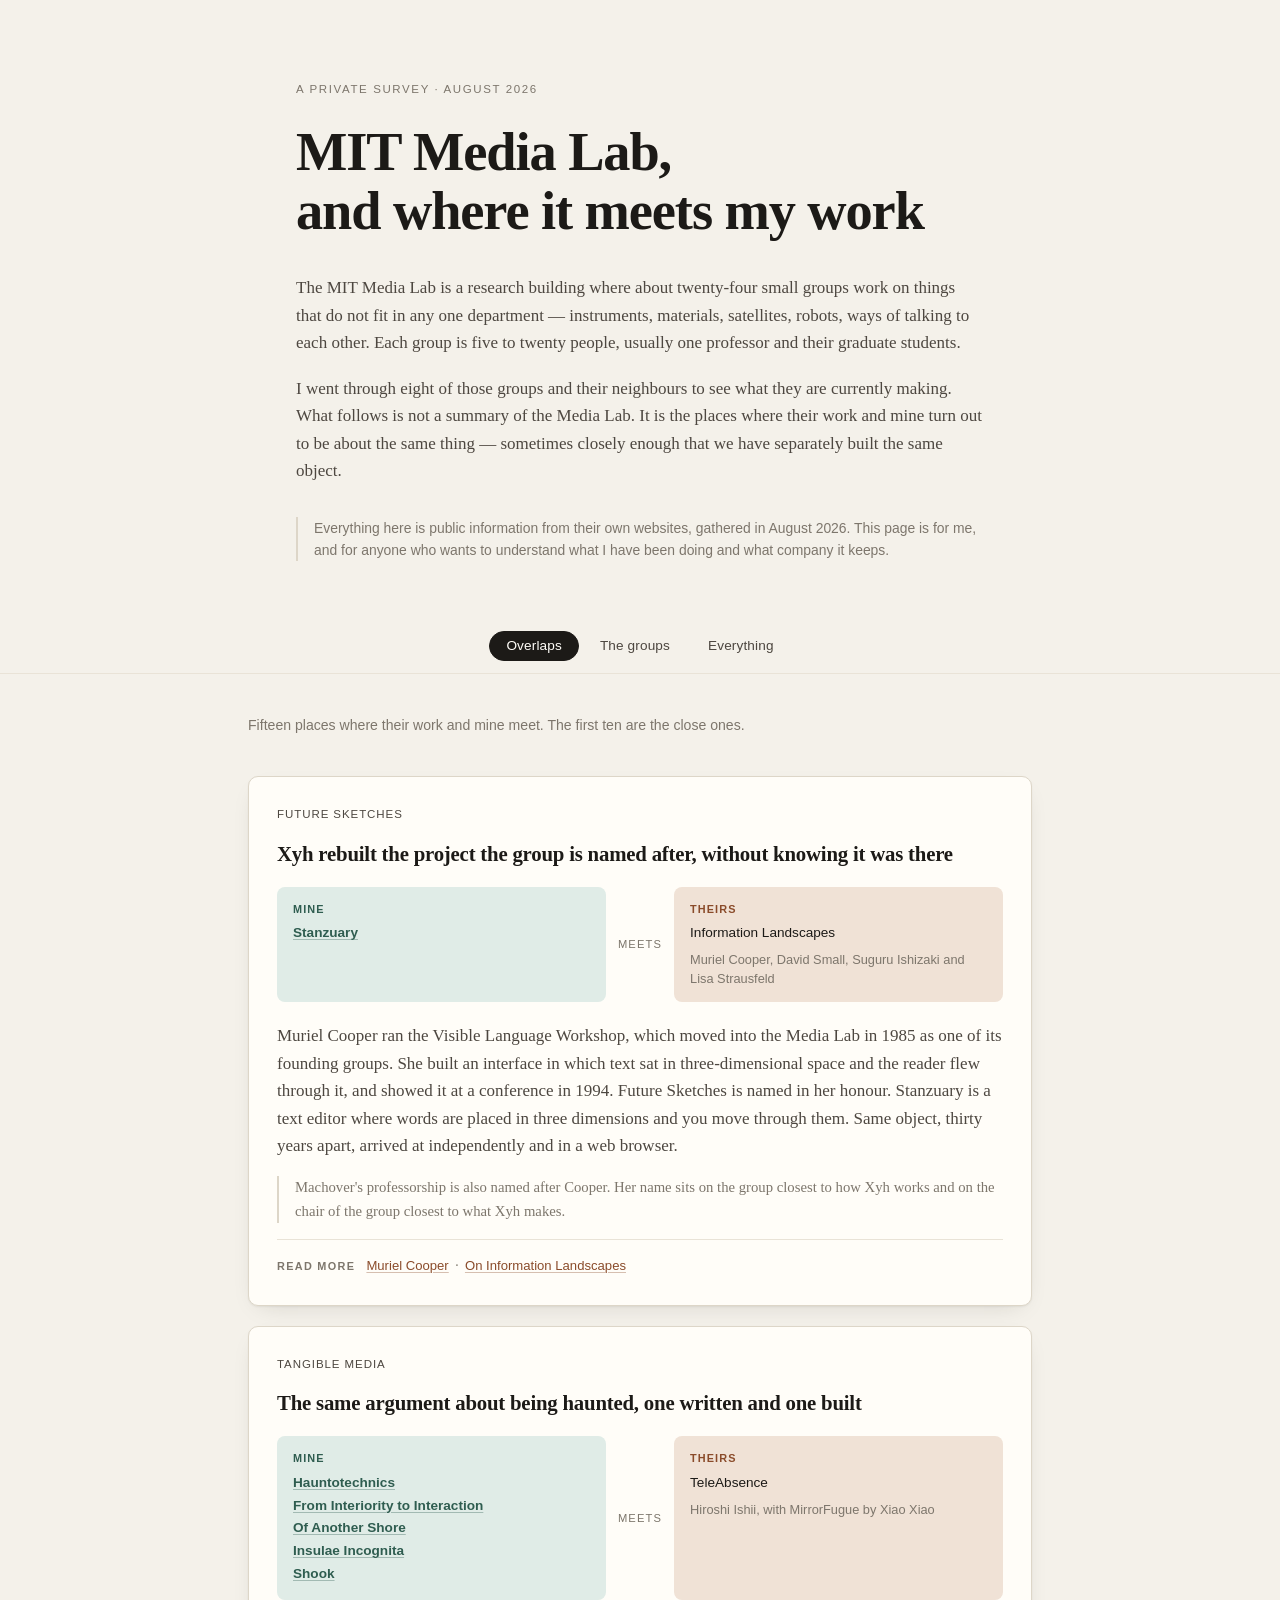
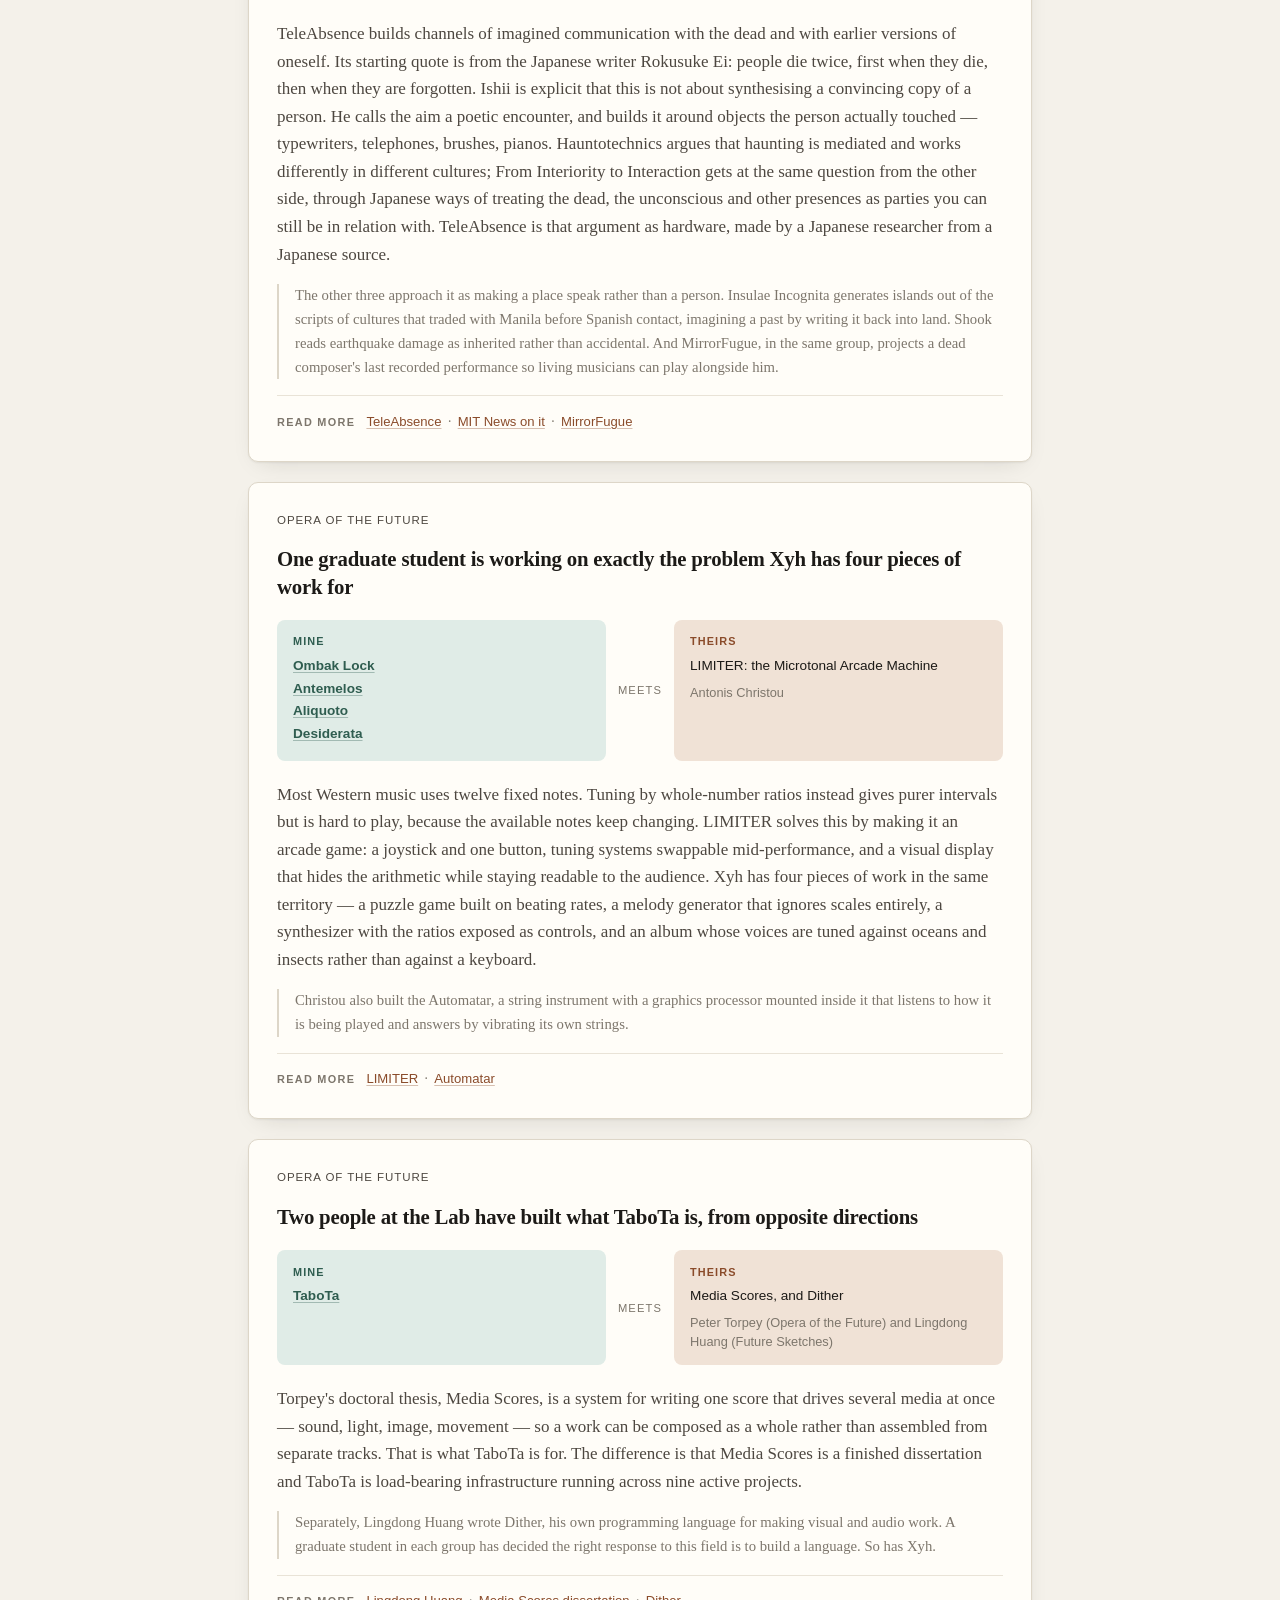
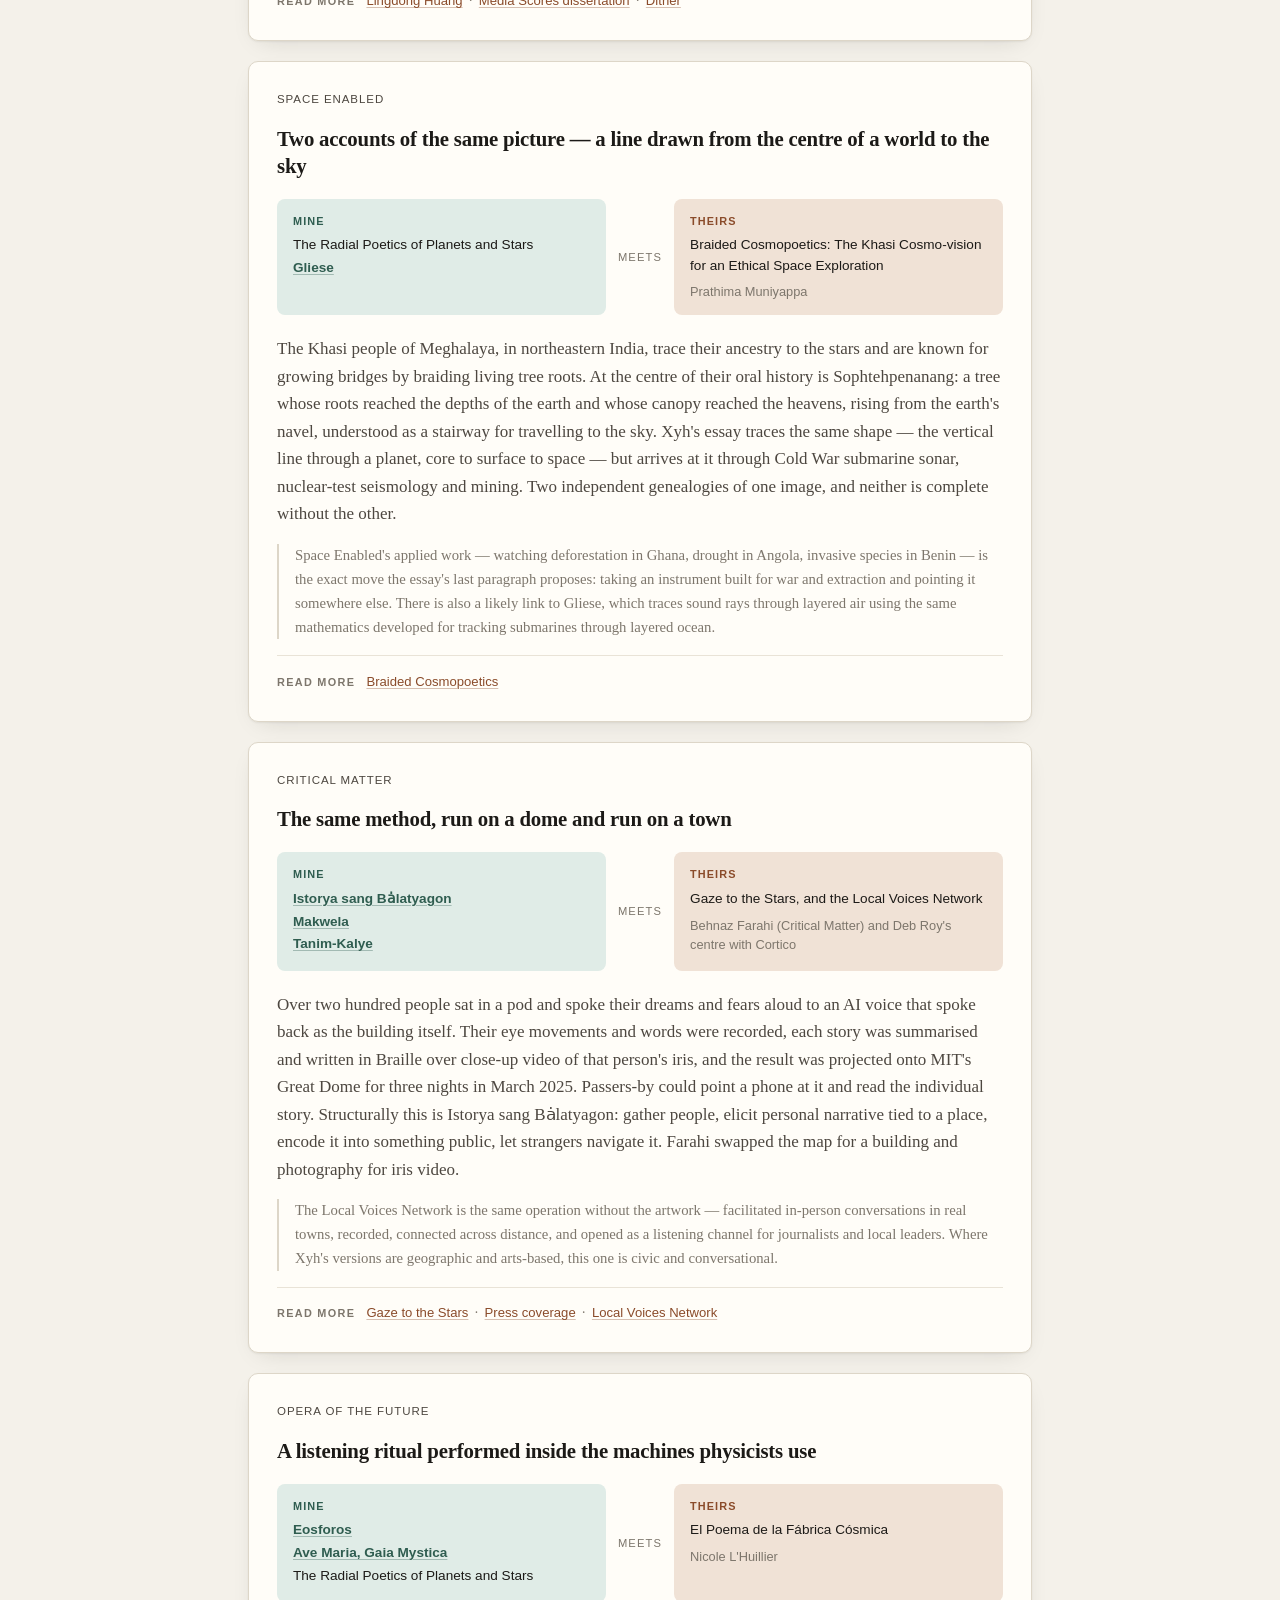
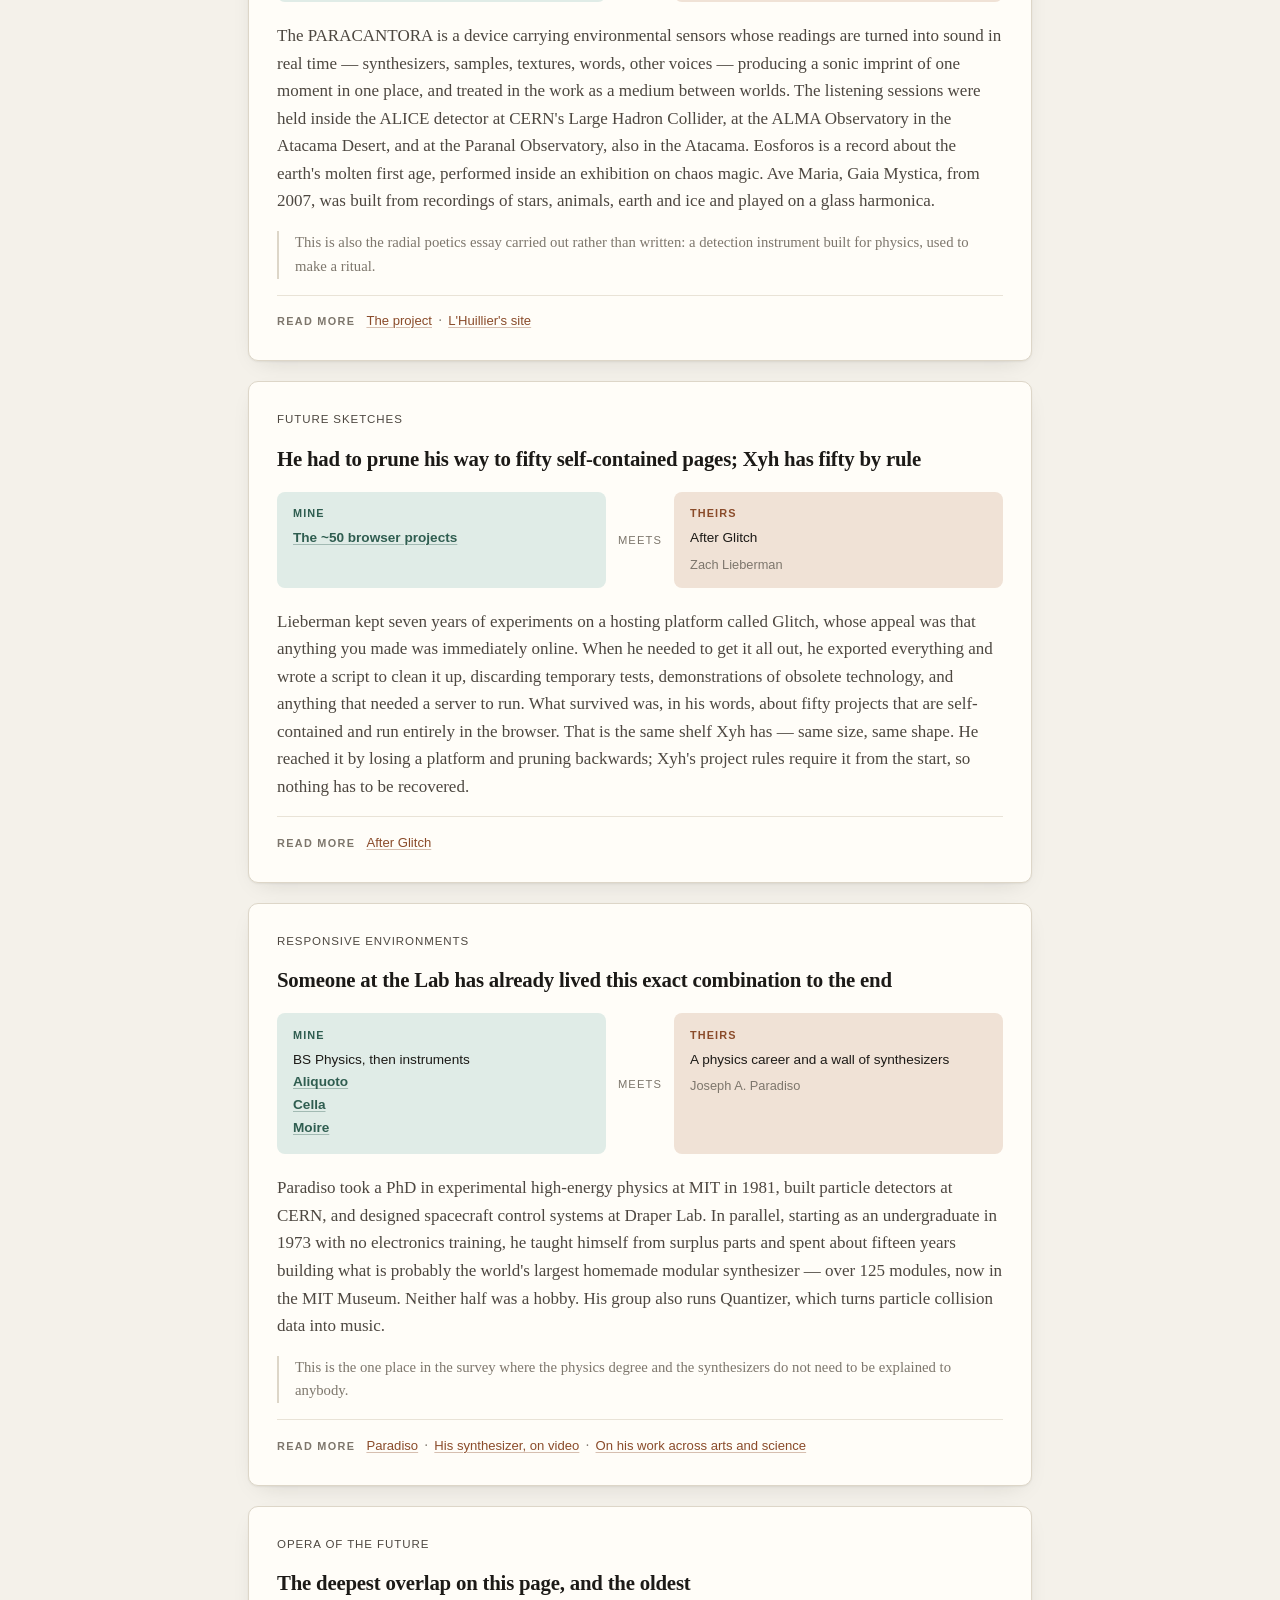
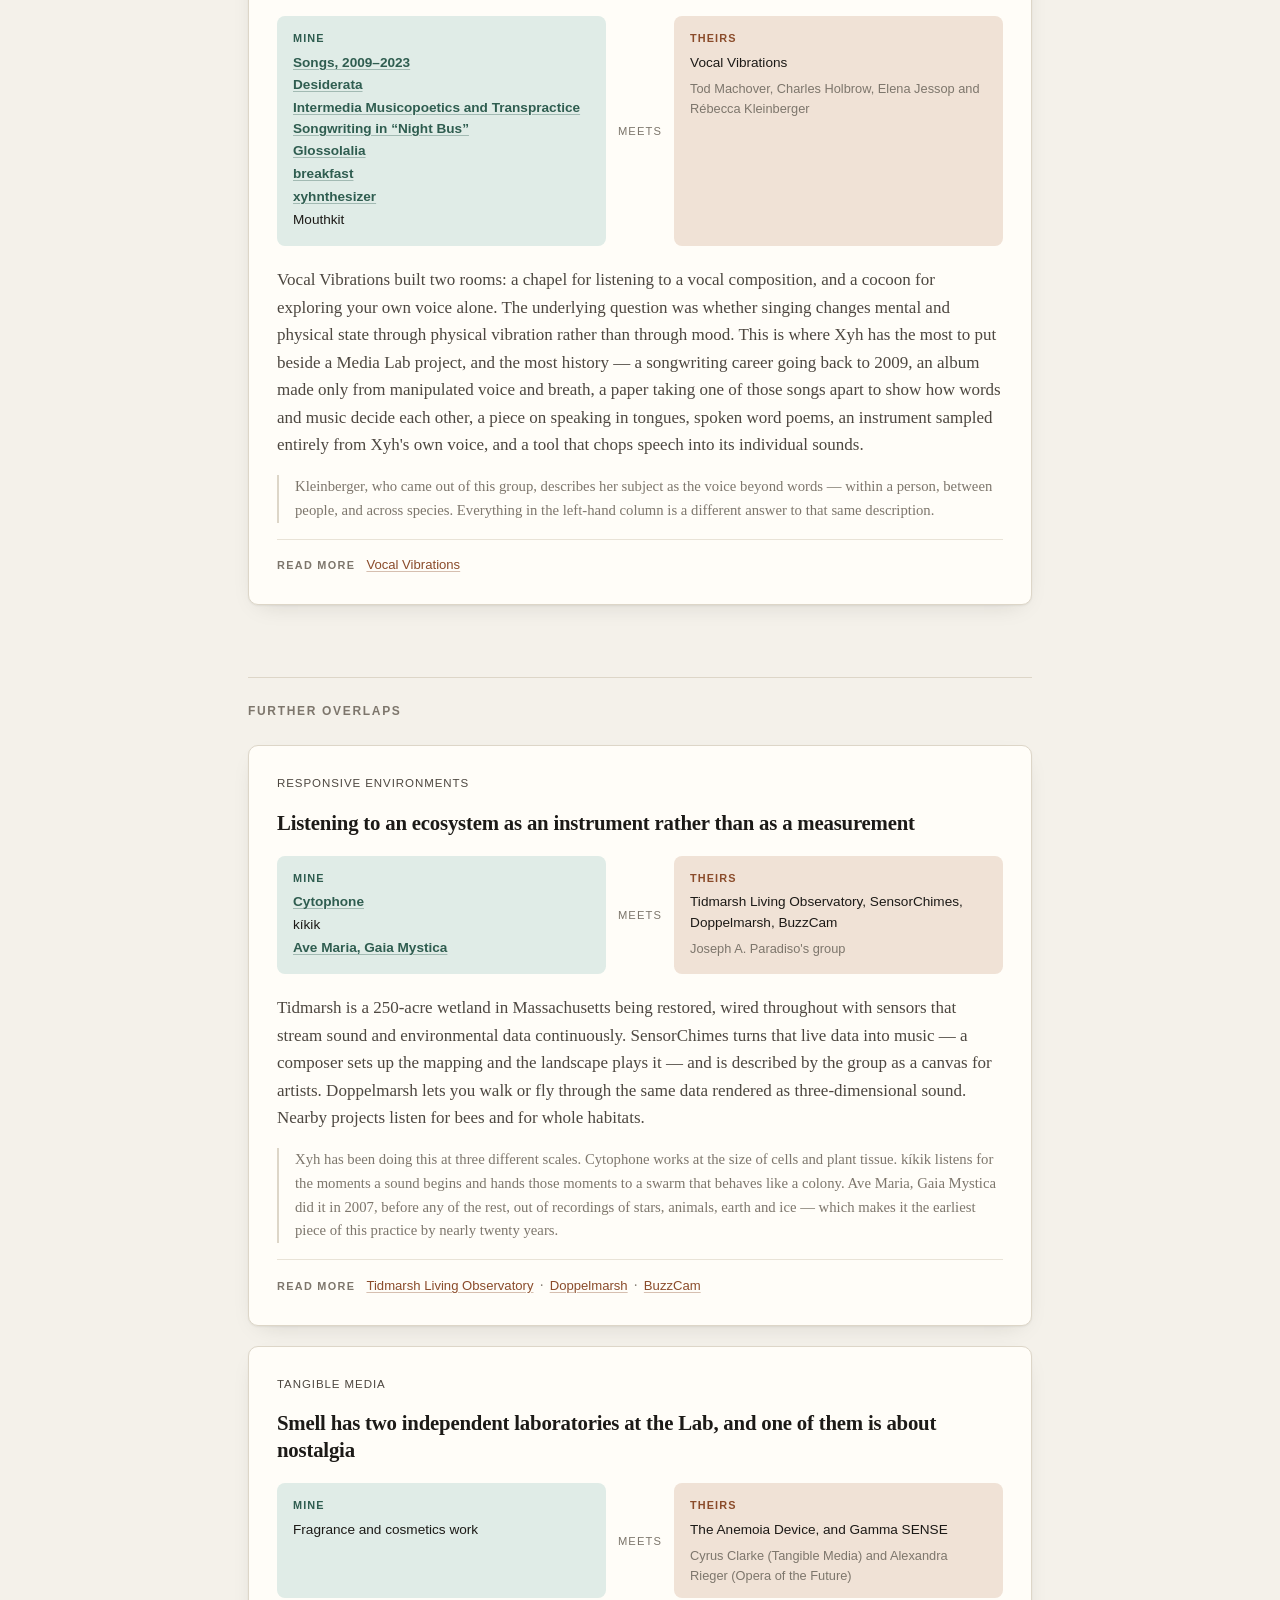
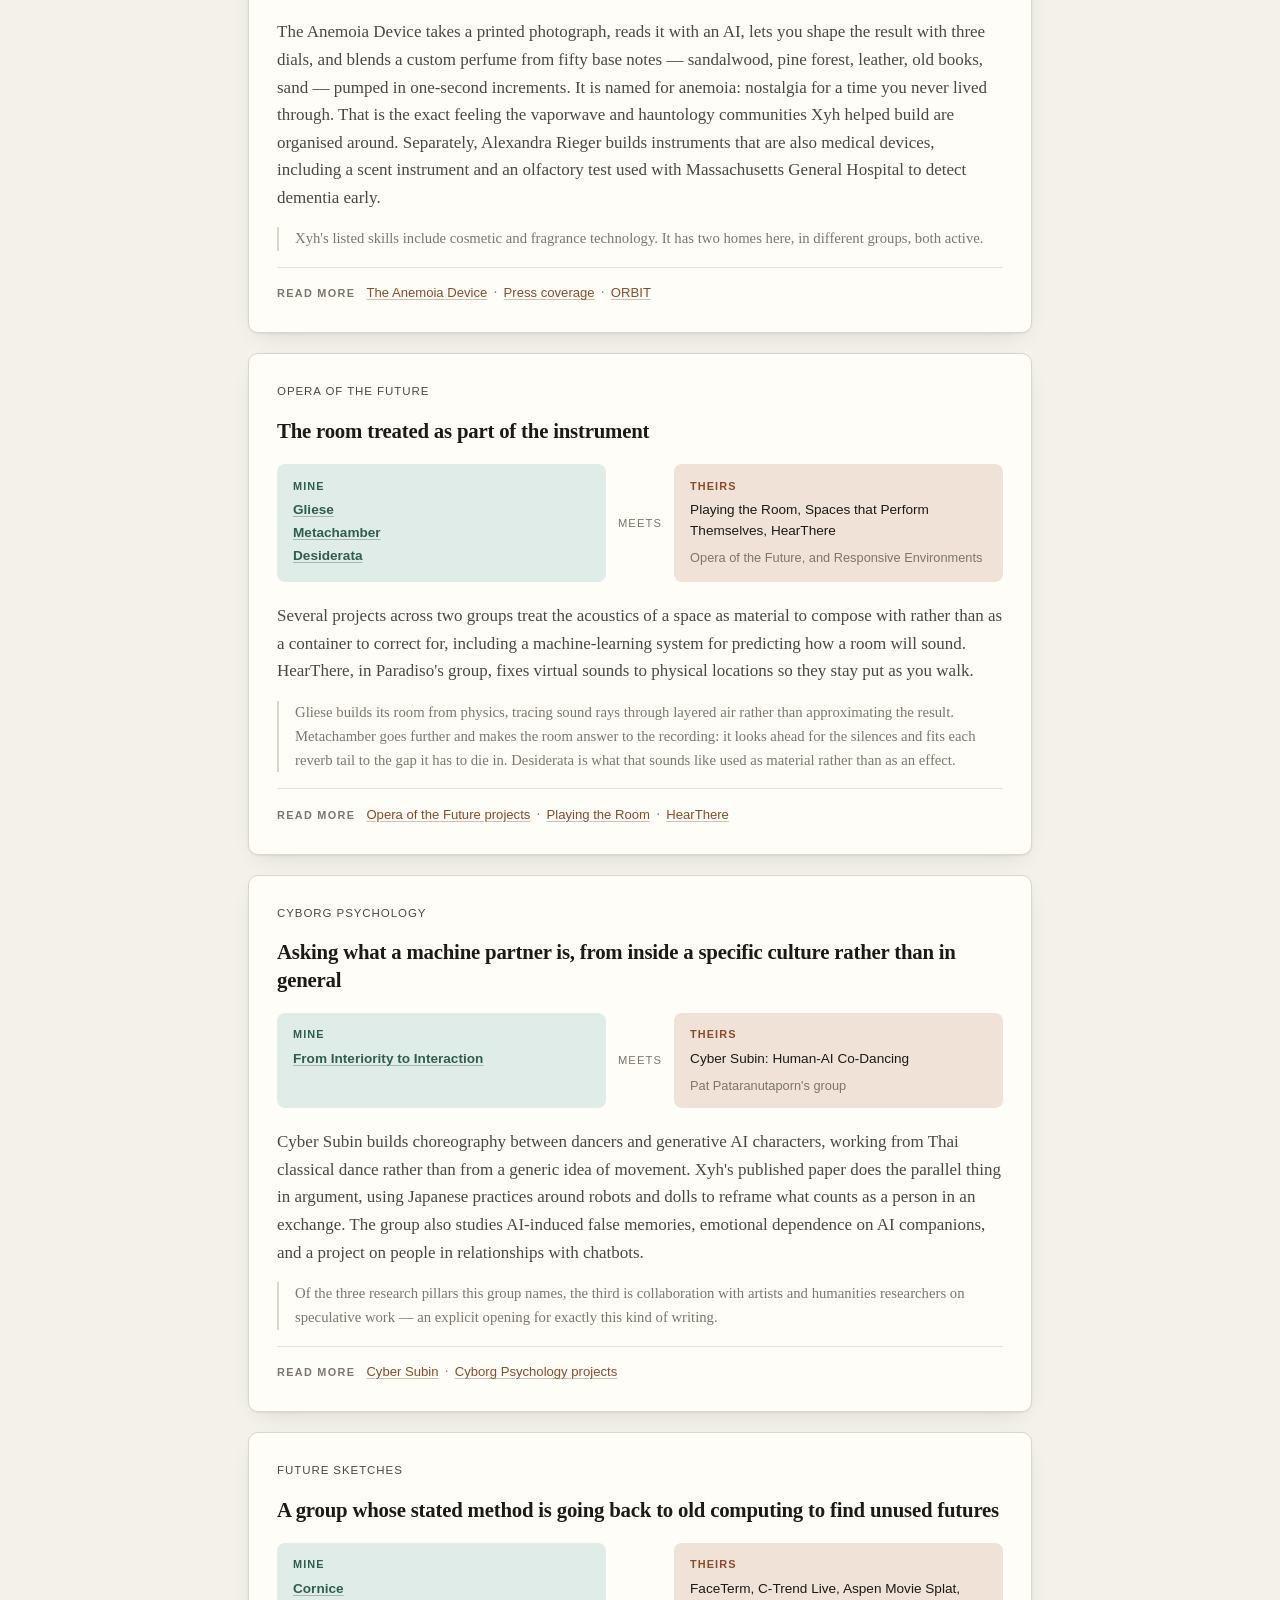
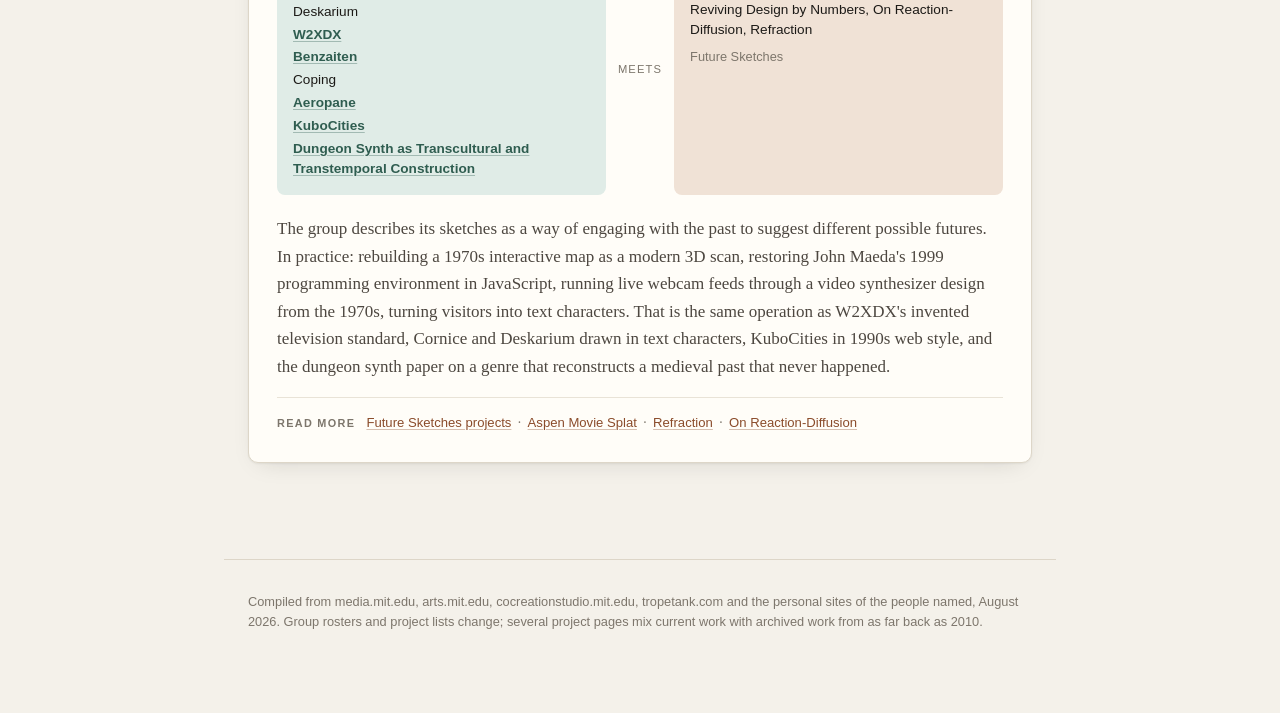
==== medialab-scan/index.html @ 0b6be3b3 "med" ====
<!DOCTYPE html>
<html lang="en">
<head>
<meta charset="utf-8">
<meta name="viewport" content="width=device-width, initial-scale=1">
<title>MIT Media Lab, and where it meets my work</title>
<link rel="stylesheet" href="styles.css">
</head>
<body>

<header class="masthead">
  <p class="kicker">A private survey · August 2026</p>
  <h1>MIT Media Lab,<br>and where it meets my work</h1>
  <div class="intro">
    <p>The MIT Media Lab is a research building where about twenty-four small groups
    work on things that do not fit in any one department — instruments, materials,
    satellites, robots, ways of talking to each other. Each group is five to twenty
    people, usually one professor and their graduate students.</p>
    <p>I went through eight of those groups and their neighbours to see what they are
    currently making. What follows is not a summary of the Media Lab. It is the places
    where their work and mine turn out to be about the same thing — sometimes closely
    enough that we have separately built the same object.</p>
    <p class="note">Everything here is public information from their own websites,
    gathered in August 2026. This page is for me, and for anyone who wants to
    understand what I have been doing and what company it keeps.</p>
  </div>
</header>

<nav class="tabs" aria-label="Views">
  <button data-view="collisions" class="active">Overlaps</button>
  <button data-view="groups">The groups</button>
  <button data-view="everything">Everything</button>
</nav>

<main>
  <section id="collisions" class="view active">
    <p class="view-note">Fifteen places where their work and mine meet. The first ten
    are the close ones.</p>
    <div id="collisions-featured" class="cards"></div>
    <h2 class="section-break">Further overlaps</h2>
    <div id="collisions-rest" class="cards"></div>
  </section>

  <section id="groups" class="view">
    <p class="view-note">The eight groups, what each one says it is for, and who is in
    it. The line in the coloured tag is my own shorthand for what that group shares
    with me.</p>
    <div id="groups-list"></div>
    <h2 class="section-break">Nearby, outside the Media Lab</h2>
    <p class="view-note">Places at MIT and elsewhere doing related work. The Trope Tank
    and the Co-Creation Studio are arguably closer to my practice than most of the
    Media Lab is.</p>
    <div id="adjacent-list" class="adjacent"></div>
  </section>

  <section id="everything" class="view">
    <p class="view-note">Every overlap in one table. Filter by group, or by which of my
    projects it touches.</p>
    <div class="filters">
      <label>Group
        <select id="filter-group"><option value="">All groups</option></select>
      </label>
      <label>My project
        <select id="filter-mine"><option value="">All of mine</option></select>
      </label>
      <button id="filter-clear" type="button">Clear</button>
    </div>
    <div id="table-wrap" class="table-wrap"></div>
    <p id="table-empty" class="empty" hidden>No overlaps match those filters.</p>
  </section>
</main>

<footer>
  <p>Compiled from media.mit.edu, arts.mit.edu, cocreationstudio.mit.edu, tropetank.com
  and the personal sites of the people named, August 2026. Group rosters and project
  lists change; several project pages mix current work with archived work from as far
  back as 2010.</p>
</footer>

<script type="module" src="app.js"></script>
</body>
</html>
---- medialab-scan/styles.css ----
:root {
  --bg: #f4f1ea;
  --bg-raised: #fffdf8;
  --ink: #1c1a17;
  --ink-soft: #4d4740;
  --ink-faint: #7d766c;
  --rule: #ddd6c8;
  --rule-soft: #e9e3d7;
  --accent: #8a4b2a;
  --accent-soft: #f0e2d6;
  --mine: #2f5d50;
  --mine-soft: #e0ece7;
  --shadow: 0 1px 2px rgba(28, 26, 23, .06), 0 8px 24px -12px rgba(28, 26, 23, .18);
  --serif: "Iowan Old Style", "Palatino Linotype", Palatino, Georgia, serif;
  --sans: ui-sans-serif, -apple-system, "Segoe UI", Roboto, "Helvetica Neue", sans-serif;
  --mono: ui-monospace, "SF Mono", "Cascadia Mono", Consolas, monospace;
}

@media (prefers-color-scheme: dark) {
  :root {
    --bg: #16161a;
    --bg-raised: #1e1e24;
    --ink: #ece8e1;
    --ink-soft: #b3ada3;
    --ink-faint: #837d74;
    --rule: #33333c;
    --rule-soft: #26262e;
    --accent: #d99a6c;
    --accent-soft: #33261d;
    --mine: #7fc0aa;
    --mine-soft: #1c2c28;
    --shadow: 0 1px 2px rgba(0, 0, 0, .3), 0 8px 24px -12px rgba(0, 0, 0, .6);
  }
}

:root[data-theme="dark"] {
  --bg: #16161a;
  --bg-raised: #1e1e24;
  --ink: #ece8e1;
  --ink-soft: #b3ada3;
  --ink-faint: #837d74;
  --rule: #33333c;
  --rule-soft: #26262e;
  --accent: #d99a6c;
  --accent-soft: #33261d;
  --mine: #7fc0aa;
  --mine-soft: #1c2c28;
  --shadow: 0 1px 2px rgba(0, 0, 0, .3), 0 8px 24px -12px rgba(0, 0, 0, .6);
}

:root[data-theme="light"] {
  --bg: #f4f1ea;
  --bg-raised: #fffdf8;
  --ink: #1c1a17;
  --ink-soft: #4d4740;
  --ink-faint: #7d766c;
  --rule: #ddd6c8;
  --rule-soft: #e9e3d7;
  --accent: #8a4b2a;
  --accent-soft: #f0e2d6;
  --mine: #2f5d50;
  --mine-soft: #e0ece7;
  --shadow: 0 1px 2px rgba(28, 26, 23, .06), 0 8px 24px -12px rgba(28, 26, 23, .18);
}

* { box-sizing: border-box; }

body {
  margin: 0;
  background: var(--bg);
  color: var(--ink);
  font-family: var(--serif);
  font-size: 17px;
  line-height: 1.62;
  -webkit-font-smoothing: antialiased;
}

/* ---------- links ---------- */

a {
  color: inherit;
  text-decoration-color: color-mix(in srgb, currentColor 35%, transparent);
  text-underline-offset: 2px;
  text-decoration-thickness: 1px;
  transition: text-decoration-color .15s, color .15s;
}
a:hover { text-decoration-color: currentColor; }
a:focus-visible { outline: 2px solid var(--accent); outline-offset: 2px; border-radius: 2px; }

/* Small trailing link lists: people's other pages, card sources. */
.extras { display: inline; }
.extras .extra { white-space: nowrap; }
.extra {
  font-family: var(--sans);
  font-size: .82rem;
  color: var(--accent);
}
.extras::before { content: " "; }
.sep { color: var(--ink-faint); margin: 0 .4rem; }

.sources {
  margin: 1.25rem 0 0;
  padding-top: .9rem;
  border-top: 1px solid var(--rule-soft);
  font-size: .85rem;
}
.sources-label {
  font-family: var(--sans);
  font-size: .68rem;
  letter-spacing: .12em;
  text-transform: uppercase;
  color: var(--ink-faint);
  font-weight: 600;
  margin-right: .7rem;
}

/* ---------- masthead ---------- */

.masthead {
  max-width: 46rem;
  margin: 0 auto;
  padding: 5rem 1.5rem 2.5rem;
}

.kicker {
  font-family: var(--sans);
  font-size: .72rem;
  letter-spacing: .14em;
  text-transform: uppercase;
  color: var(--ink-faint);
  margin: 0 0 1.5rem;
}

.masthead h1 {
  font-size: clamp(2.1rem, 6vw, 3.4rem);
  line-height: 1.1;
  letter-spacing: -.02em;
  font-weight: 600;
  margin: 0 0 2rem;
}

.intro p { margin: 0 0 1.1rem; color: var(--ink-soft); }
.intro .note {
  font-family: var(--sans);
  font-size: .87rem;
  line-height: 1.6;
  color: var(--ink-faint);
  border-left: 2px solid var(--rule);
  padding-left: 1rem;
  margin-top: 2rem;
}

/* ---------- tabs ---------- */

.tabs {
  position: sticky;
  top: 0;
  z-index: 10;
  display: flex;
  gap: .25rem;
  justify-content: center;
  padding: .75rem 1rem;
  background: color-mix(in srgb, var(--bg) 88%, transparent);
  backdrop-filter: blur(10px);
  border-bottom: 1px solid var(--rule-soft);
  flex-wrap: wrap;
}

.tabs button {
  font-family: var(--sans);
  font-size: .85rem;
  letter-spacing: .01em;
  color: var(--ink-soft);
  background: none;
  border: 1px solid transparent;
  border-radius: 999px;
  padding: .4rem 1rem;
  cursor: pointer;
  transition: background .15s, color .15s, border-color .15s;
}

.tabs button:hover { color: var(--ink); border-color: var(--rule); }
.tabs button.active {
  color: var(--bg-raised);
  background: var(--ink);
  border-color: var(--ink);
}

/* ---------- views ---------- */

main { max-width: 52rem; margin: 0 auto; padding: 2.5rem 1.5rem 6rem; }

.view { display: none; }
.view.active { display: block; }

.view-note {
  font-family: var(--sans);
  font-size: .88rem;
  color: var(--ink-faint);
  max-width: 38rem;
  margin: 0 0 2.5rem;
}

.section-break {
  font-family: var(--sans);
  font-size: .75rem;
  letter-spacing: .14em;
  text-transform: uppercase;
  color: var(--ink-faint);
  font-weight: 600;
  margin: 4.5rem 0 1.5rem;
  padding-top: 1.5rem;
  border-top: 1px solid var(--rule);
}

/* ---------- collision cards ---------- */

.cards { display: flex; flex-direction: column; gap: 1.25rem; }

.card {
  background: var(--bg-raised);
  border: 1px solid var(--rule);
  border-radius: 10px;
  padding: 1.75rem;
  box-shadow: var(--shadow);
}

.card-meta {
  display: flex;
  flex-wrap: wrap;
  align-items: center;
  gap: .5rem;
  font-family: var(--sans);
  font-size: .72rem;
  letter-spacing: .08em;
  text-transform: uppercase;
  color: var(--ink-faint);
  margin-bottom: .9rem;
}

.card h3 {
  font-size: 1.3rem;
  line-height: 1.3;
  letter-spacing: -.01em;
  font-weight: 600;
  margin: 0 0 1.25rem;
}

.pairing {
  display: grid;
  grid-template-columns: 1fr auto 1fr;
  align-items: stretch;
  gap: .75rem;
  margin-bottom: 1.25rem;
}

@media (max-width: 34rem) {
  .pairing { grid-template-columns: 1fr; }
  .pairing .versus { justify-self: start; }
}

.side {
  border-radius: 8px;
  padding: .85rem 1rem;
  font-family: var(--sans);
  font-size: .85rem;
  line-height: 1.5;
}

.side-mine { background: var(--mine-soft); }
.side-them { background: var(--accent-soft); }

.side-label {
  display: block;
  font-size: .68rem;
  letter-spacing: .1em;
  text-transform: uppercase;
  margin-bottom: .4rem;
  font-weight: 600;
}
.side-mine .side-label { color: var(--mine); }
.side-them .side-label { color: var(--accent); }

.side ul { margin: 0; padding: 0; list-style: none; }
.side li { margin-bottom: .15rem; }
.side-mine a { color: var(--mine); font-weight: 600; }
.side-them a { color: var(--accent); font-weight: 600; }
.side .who { color: var(--ink-faint); font-size: .8rem; margin-top: .4rem; display: block; }

.versus {
  align-self: center;
  font-family: var(--sans);
  font-size: .7rem;
  letter-spacing: .1em;
  text-transform: uppercase;
  color: var(--ink-faint);
}

.card p { margin: 0 0 1rem; color: var(--ink-soft); }
.card p:last-child { margin-bottom: 0; }

.card .also {
  font-size: .92rem;
  border-left: 2px solid var(--rule);
  padding-left: 1rem;
  color: var(--ink-faint);
}

/* ---------- group cards ---------- */

.group {
  background: var(--bg-raised);
  border: 1px solid var(--rule);
  border-radius: 10px;
  padding: 1.75rem;
  margin-bottom: 1.25rem;
  box-shadow: var(--shadow);
}

.group-head {
  display: flex;
  flex-wrap: wrap;
  align-items: baseline;
  gap: .6rem;
  margin-bottom: .35rem;
}

.group h3 { font-size: 1.35rem; font-weight: 600; margin: 0; letter-spacing: -.01em; }
.group .pi { font-family: var(--sans); font-size: .85rem; color: var(--ink-faint); }

.axis {
  display: inline-block;
  font-family: var(--sans);
  font-size: .68rem;
  letter-spacing: .09em;
  text-transform: uppercase;
  font-weight: 600;
  color: var(--mine);
  background: var(--mine-soft);
  padding: .2rem .6rem;
  border-radius: 999px;
  margin-bottom: 1rem;
}

.mission {
  font-style: italic;
  color: var(--ink-faint);
  border-left: 2px solid var(--rule);
  padding-left: 1rem;
  margin: 0 0 1rem;
  font-size: .95rem;
}

.group .plain { margin: 0 0 1.25rem; color: var(--ink-soft); }

.people { border-top: 1px solid var(--rule-soft); padding-top: 1.1rem; }
.people h4 {
  font-family: var(--sans);
  font-size: .7rem;
  letter-spacing: .12em;
  text-transform: uppercase;
  color: var(--ink-faint);
  margin: 0 0 .8rem;
  font-weight: 600;
}
.people dl { margin: 0; }
.people dt {
  font-weight: 600;
  font-size: .97rem;
  margin-top: .8rem;
}
.people dt a { text-decoration-color: color-mix(in srgb, var(--accent) 55%, transparent); }
.people dt a:hover { color: var(--accent); }
.people dt:first-child { margin-top: 0; }
.people dd {
  margin: .15rem 0 0;
  font-family: var(--sans);
  font-size: .85rem;
  line-height: 1.55;
  color: var(--ink-faint);
}

/* ---------- adjacent ---------- */

.adjacent { display: flex; flex-direction: column; gap: 1rem; }
.adj {
  border: 1px solid var(--rule);
  border-radius: 10px;
  padding: 1.25rem 1.5rem;
  background: var(--bg-raised);
}
.adj h3 { margin: 0 0 .2rem; font-size: 1.08rem; font-weight: 600; }
.adj .where {
  font-family: var(--sans);
  font-size: .75rem;
  letter-spacing: .06em;
  text-transform: uppercase;
  color: var(--ink-faint);
  margin: 0 0 .7rem;
}
.adj p.what { margin: 0; color: var(--ink-soft); font-size: .95rem; }

/* ---------- filters + table ---------- */

.filters {
  display: flex;
  flex-wrap: wrap;
  gap: 1rem;
  align-items: flex-end;
  margin-bottom: 1.75rem;
  padding-bottom: 1.5rem;
  border-bottom: 1px solid var(--rule);
}

.filters label {
  display: flex;
  flex-direction: column;
  gap: .35rem;
  flex: 1 1 13rem;
  min-width: 0;
  max-width: 20rem;
  font-family: var(--sans);
  font-size: .7rem;
  letter-spacing: .1em;
  text-transform: uppercase;
  color: var(--ink-faint);
  font-weight: 600;
}

.filters select, .filters button {
  font-family: var(--sans);
  font-size: .88rem;
  text-transform: none;
  letter-spacing: 0;
  font-weight: 400;
  color: var(--ink);
  background: var(--bg-raised);
  border: 1px solid var(--rule);
  border-radius: 6px;
  padding: .45rem .7rem;
}

/* A select sizes itself to its longest option, which overflows narrow
   viewports. Pin it to the label instead. */
.filters select {
  width: 100%;
  min-width: 0;
  max-width: 100%;
}

.filters button {
  flex: 0 0 auto;
  cursor: pointer;
  color: var(--ink-soft);
}
.filters button:hover { border-color: var(--ink-faint); color: var(--ink); }

.table-wrap { overflow-x: auto; }

table { width: 100%; border-collapse: collapse; font-size: .92rem; }

th {
  text-align: left;
  font-family: var(--sans);
  font-size: .68rem;
  letter-spacing: .12em;
  text-transform: uppercase;
  color: var(--ink-faint);
  font-weight: 600;
  padding: 0 1rem .7rem 0;
  border-bottom: 1px solid var(--rule);
  white-space: nowrap;
}

td {
  padding: 1rem 1rem 1rem 0;
  border-bottom: 1px solid var(--rule-soft);
  vertical-align: top;
  color: var(--ink-soft);
}

td.t-mine { color: var(--mine); font-weight: 600; min-width: 11rem; }
td.t-them { color: var(--ink); min-width: 12rem; }
td.t-group { font-family: var(--sans); font-size: .82rem; color: var(--ink-faint); white-space: nowrap; }
td.t-what { min-width: 18rem; }

.empty {
  font-family: var(--sans);
  font-size: .9rem;
  color: var(--ink-faint);
  padding: 2rem 0;
}

/* ---------- footer ---------- */

footer {
  max-width: 52rem;
  margin: 0 auto;
  padding: 2rem 1.5rem 5rem;
  border-top: 1px solid var(--rule);
}
footer p {
  font-family: var(--sans);
  font-size: .8rem;
  line-height: 1.6;
  color: var(--ink-faint);
  margin: 0;
}
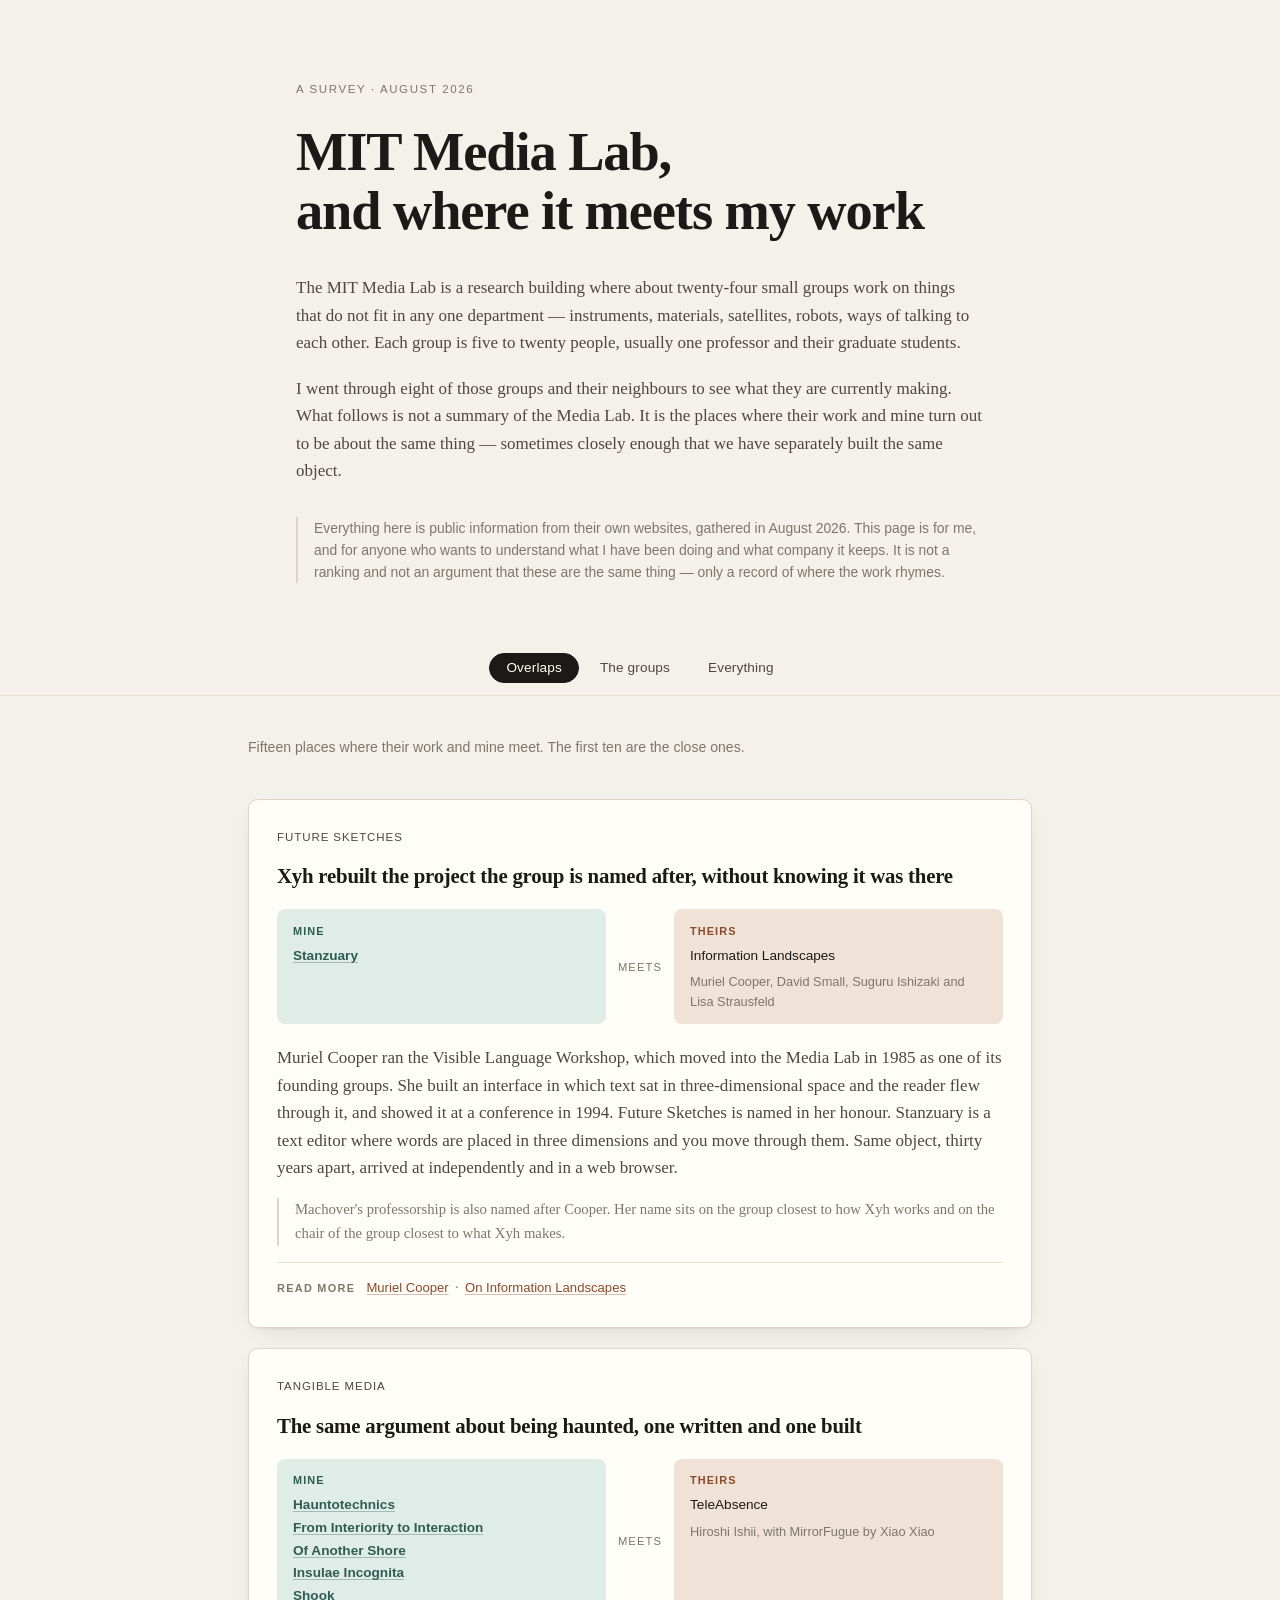
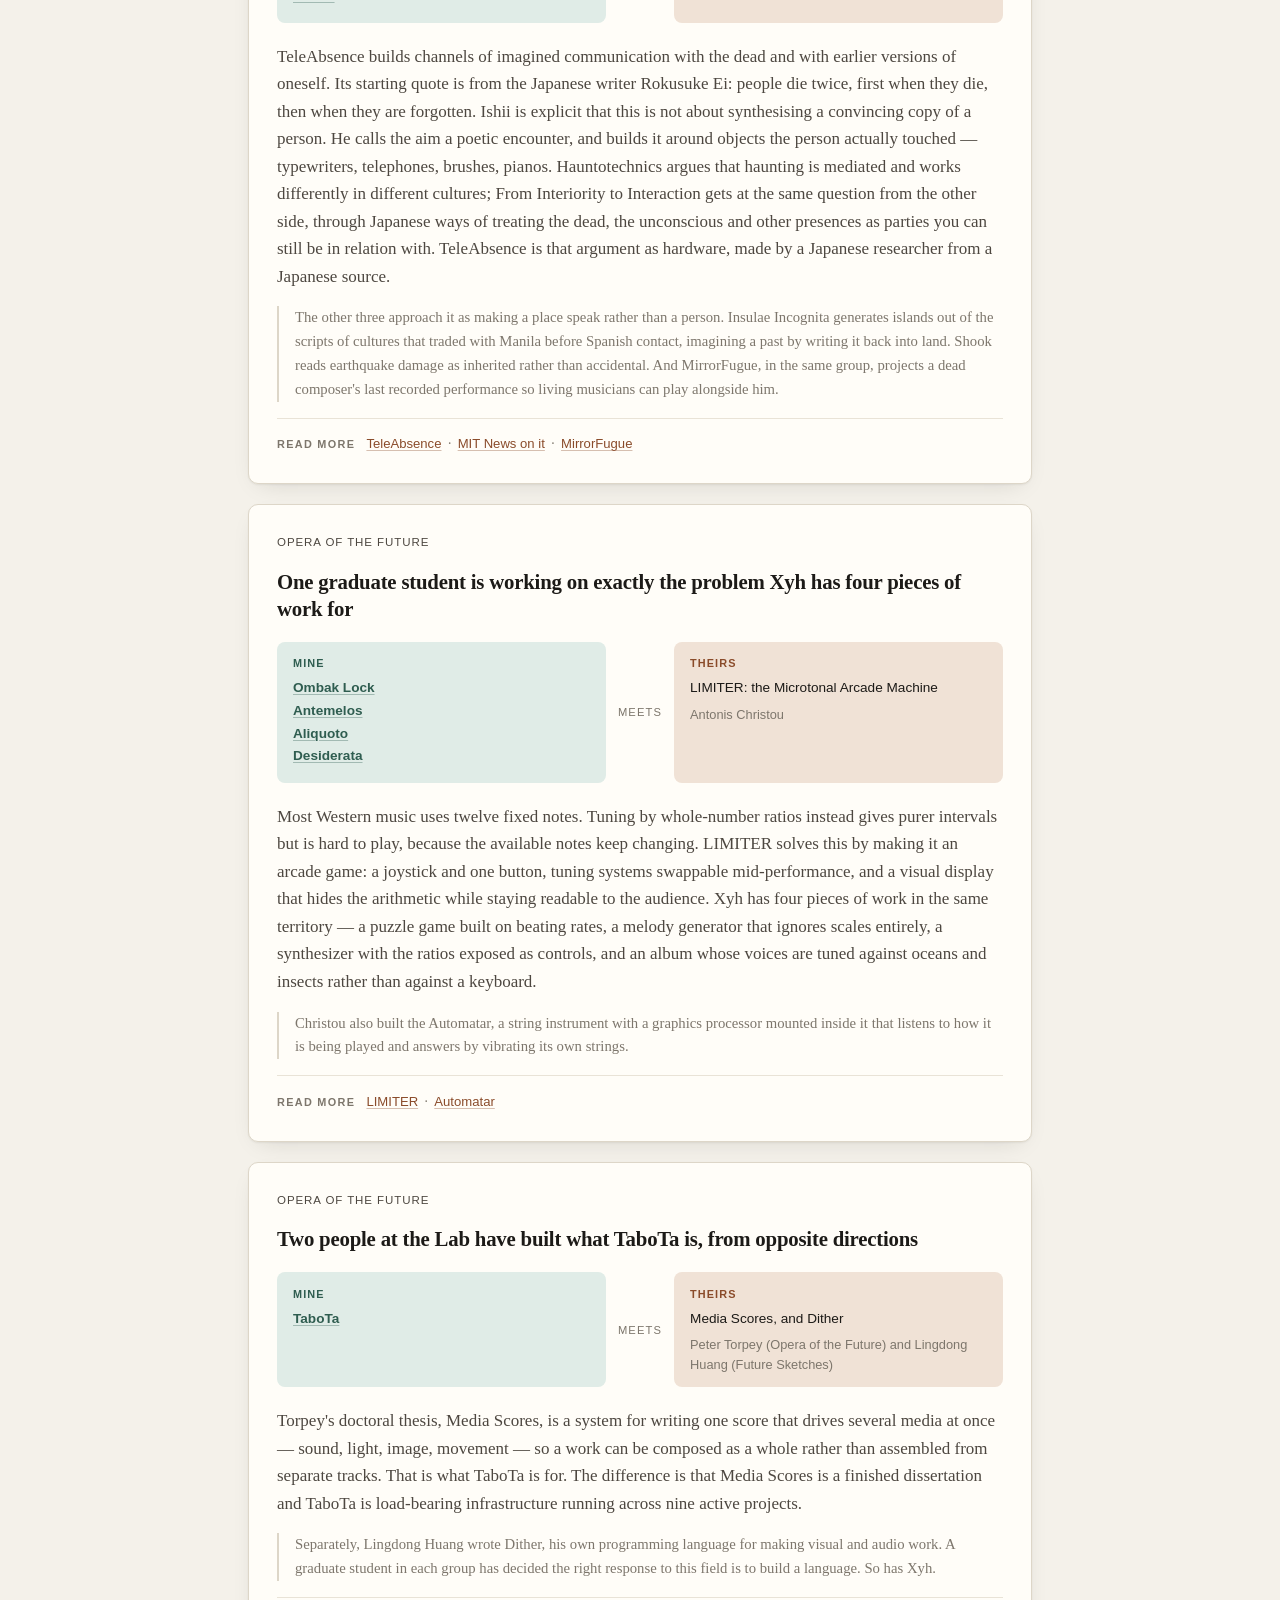
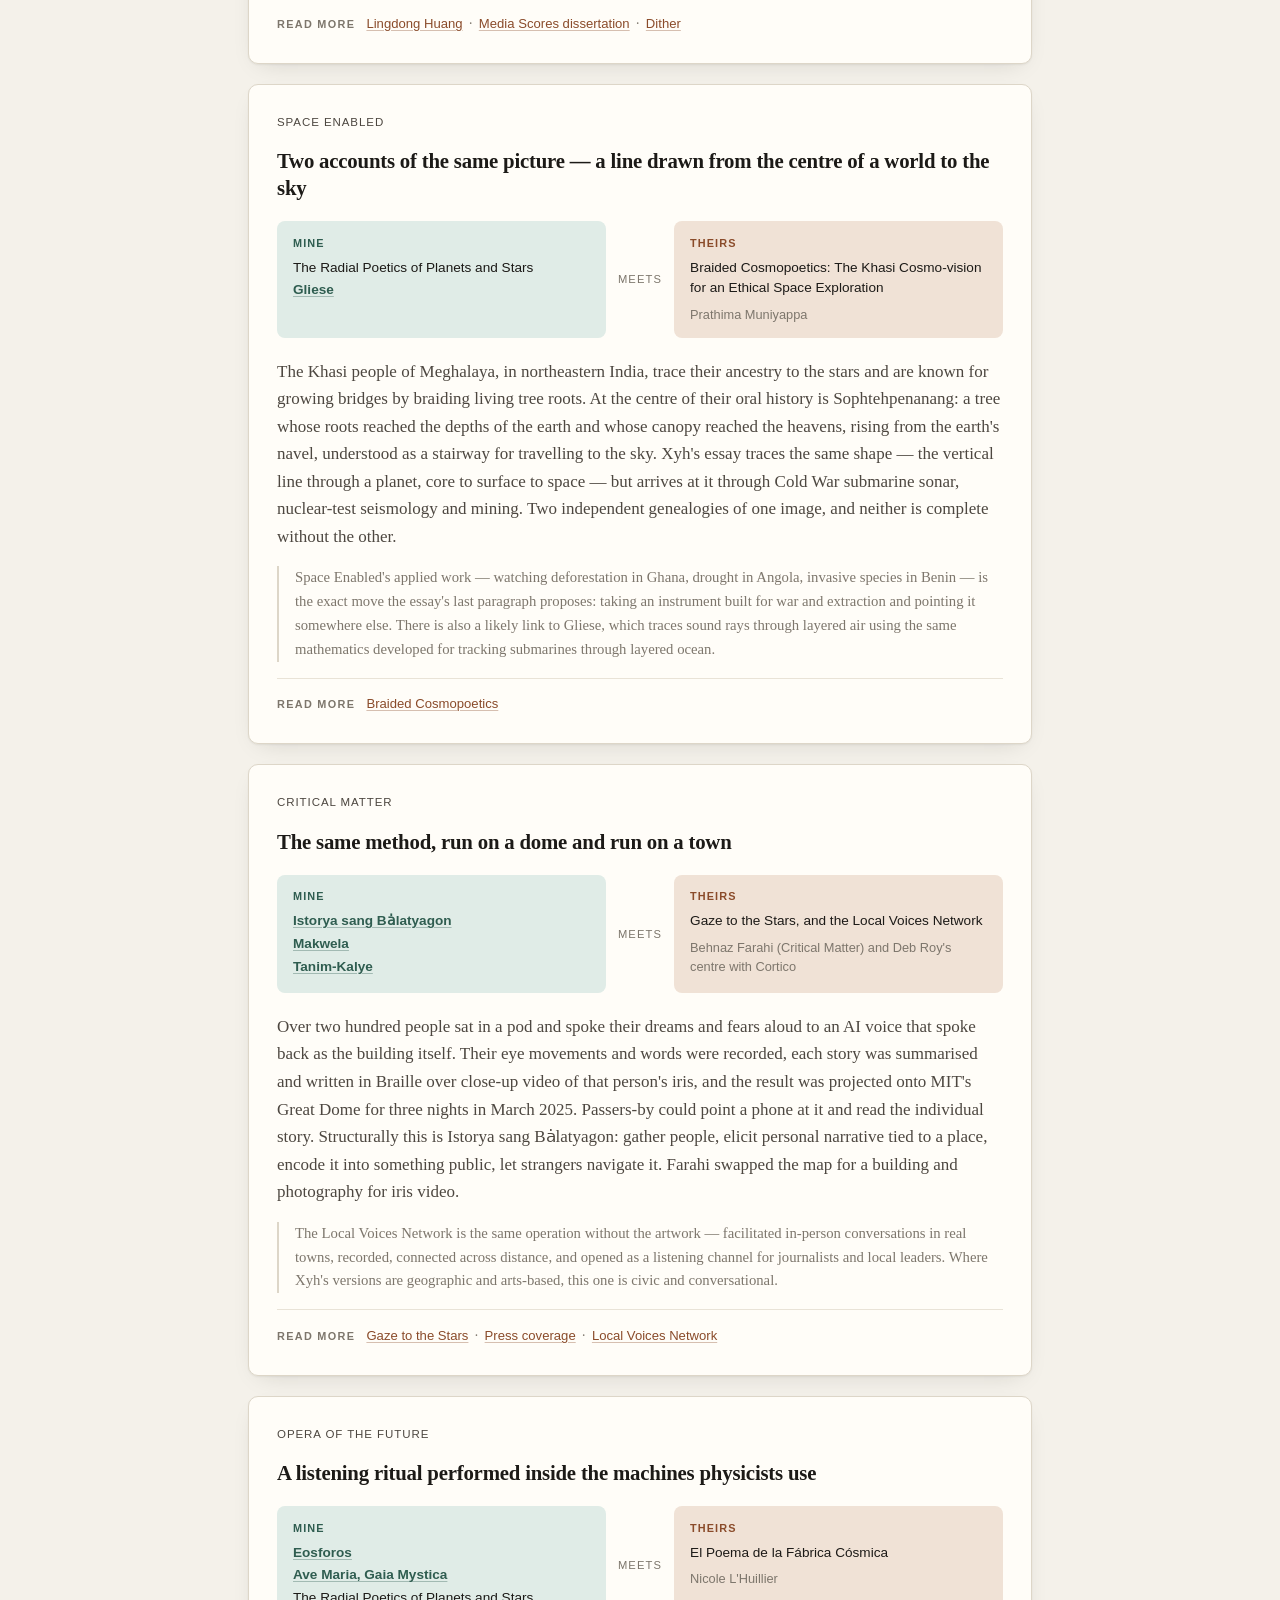
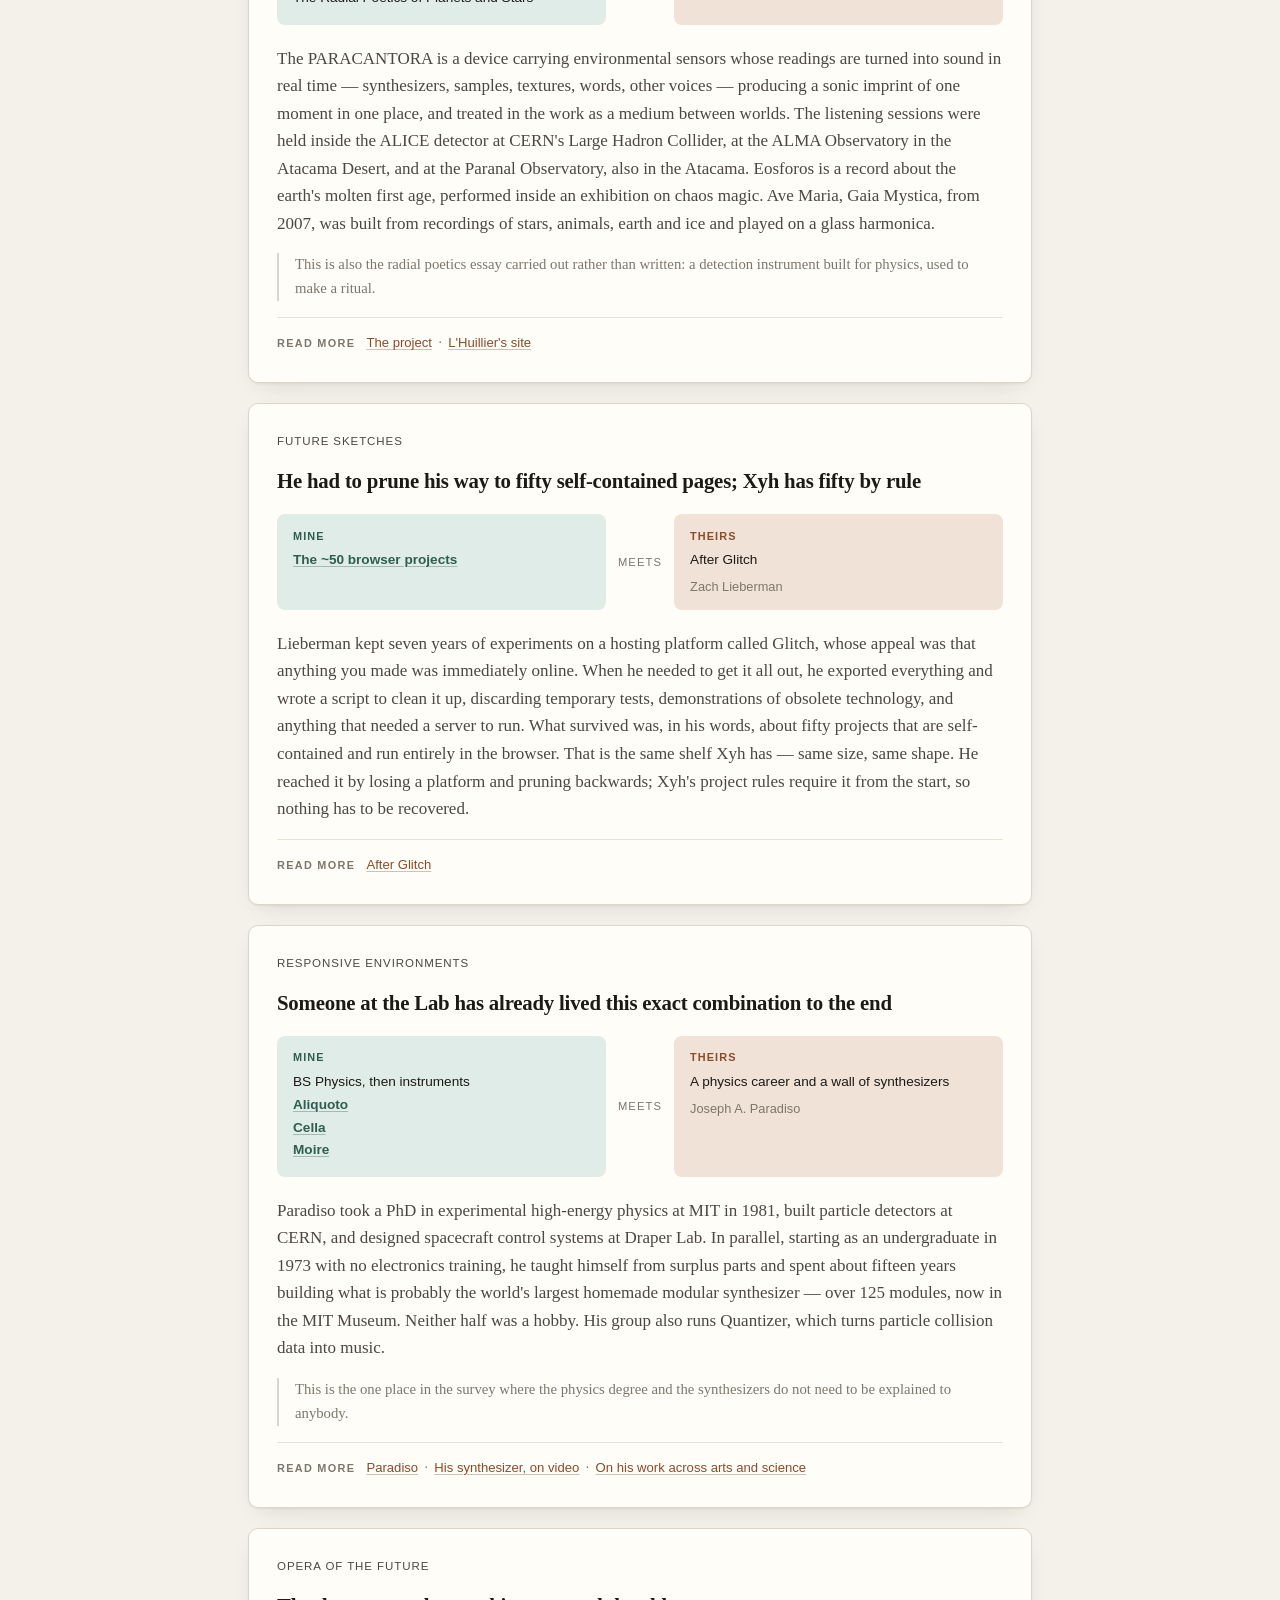
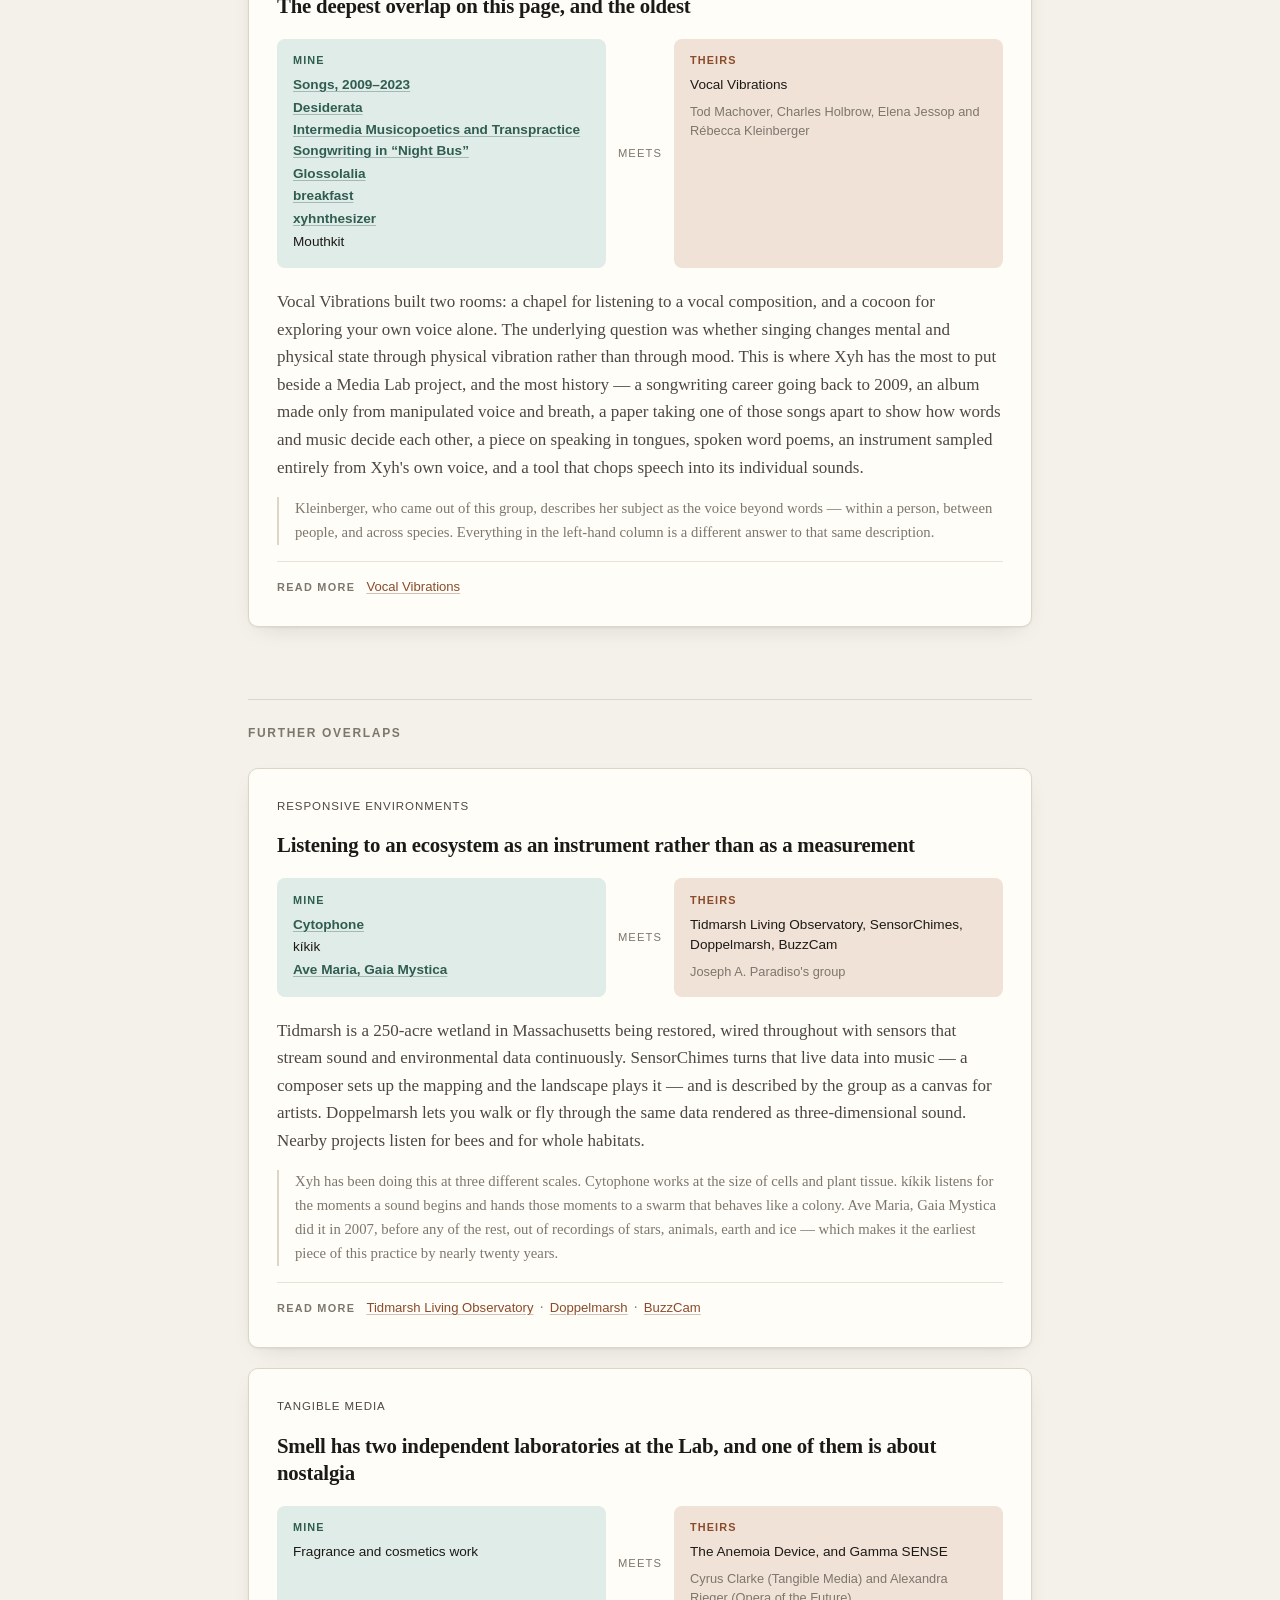
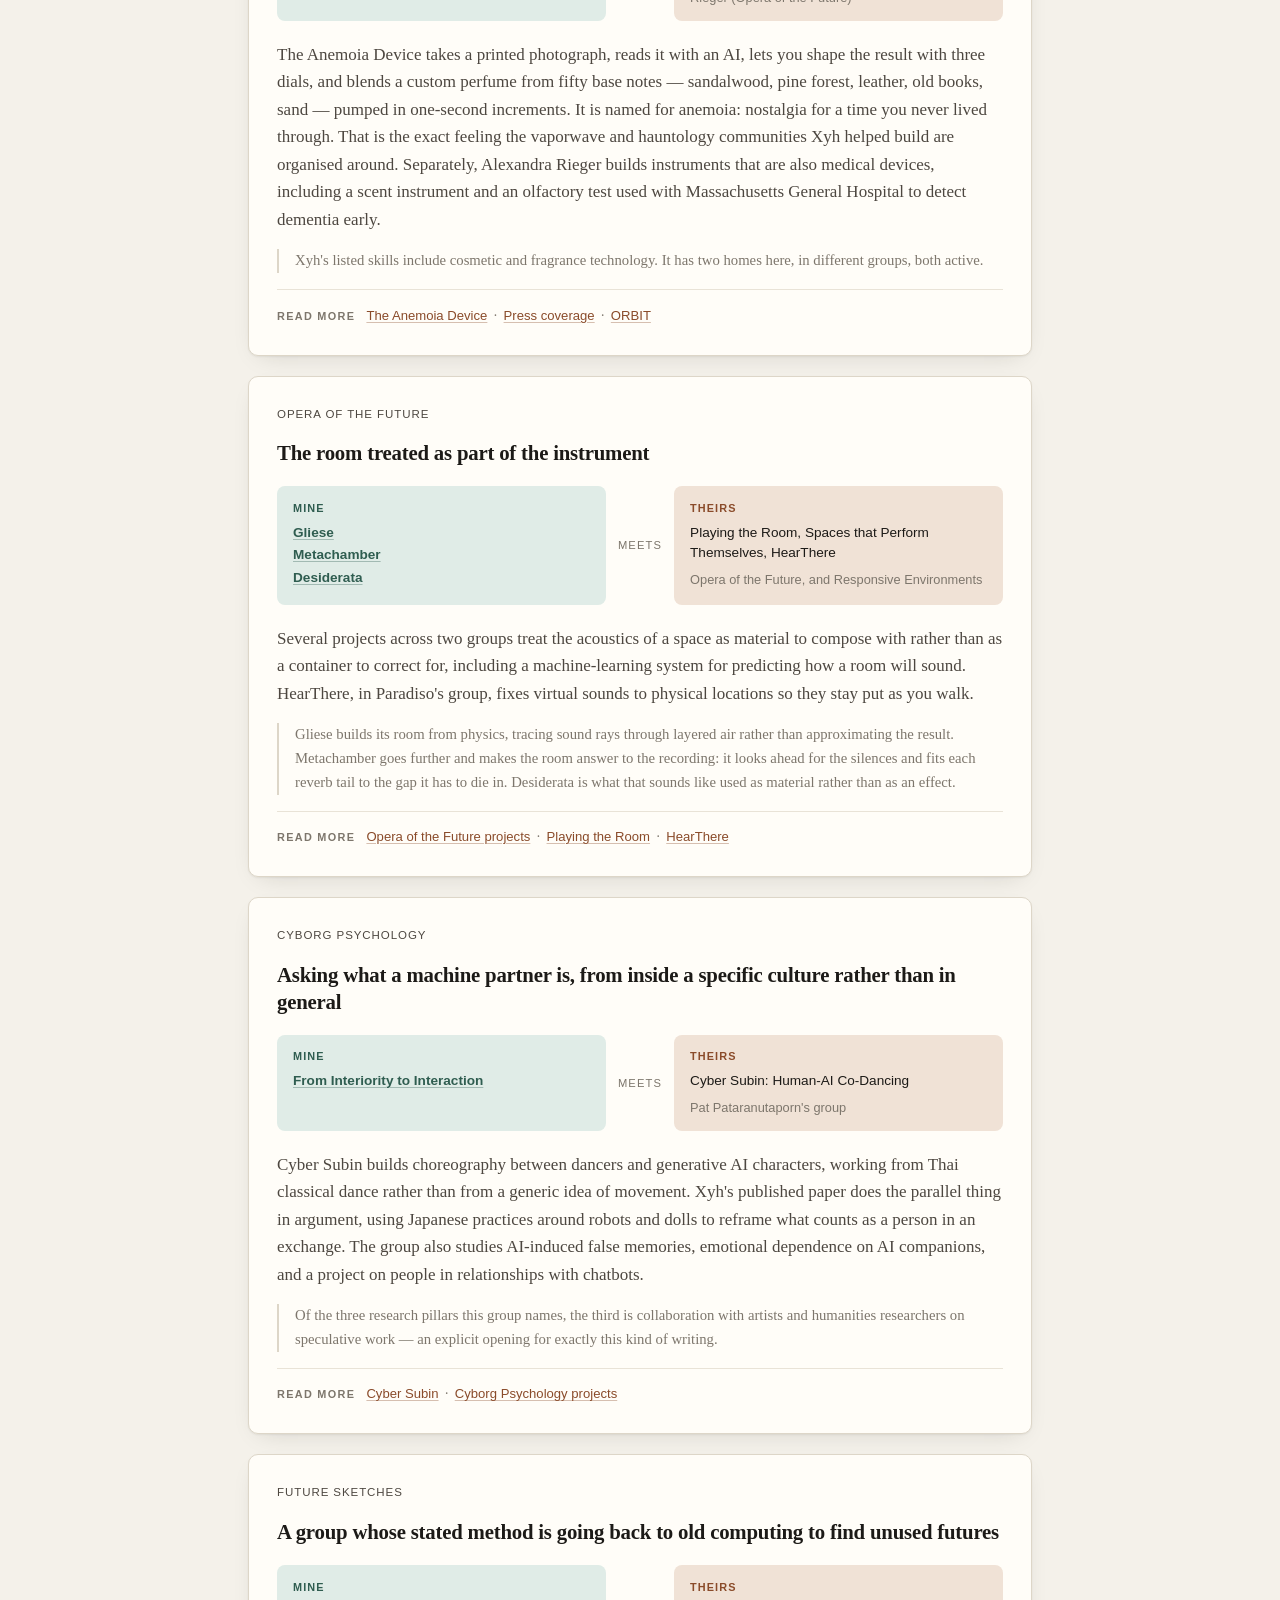
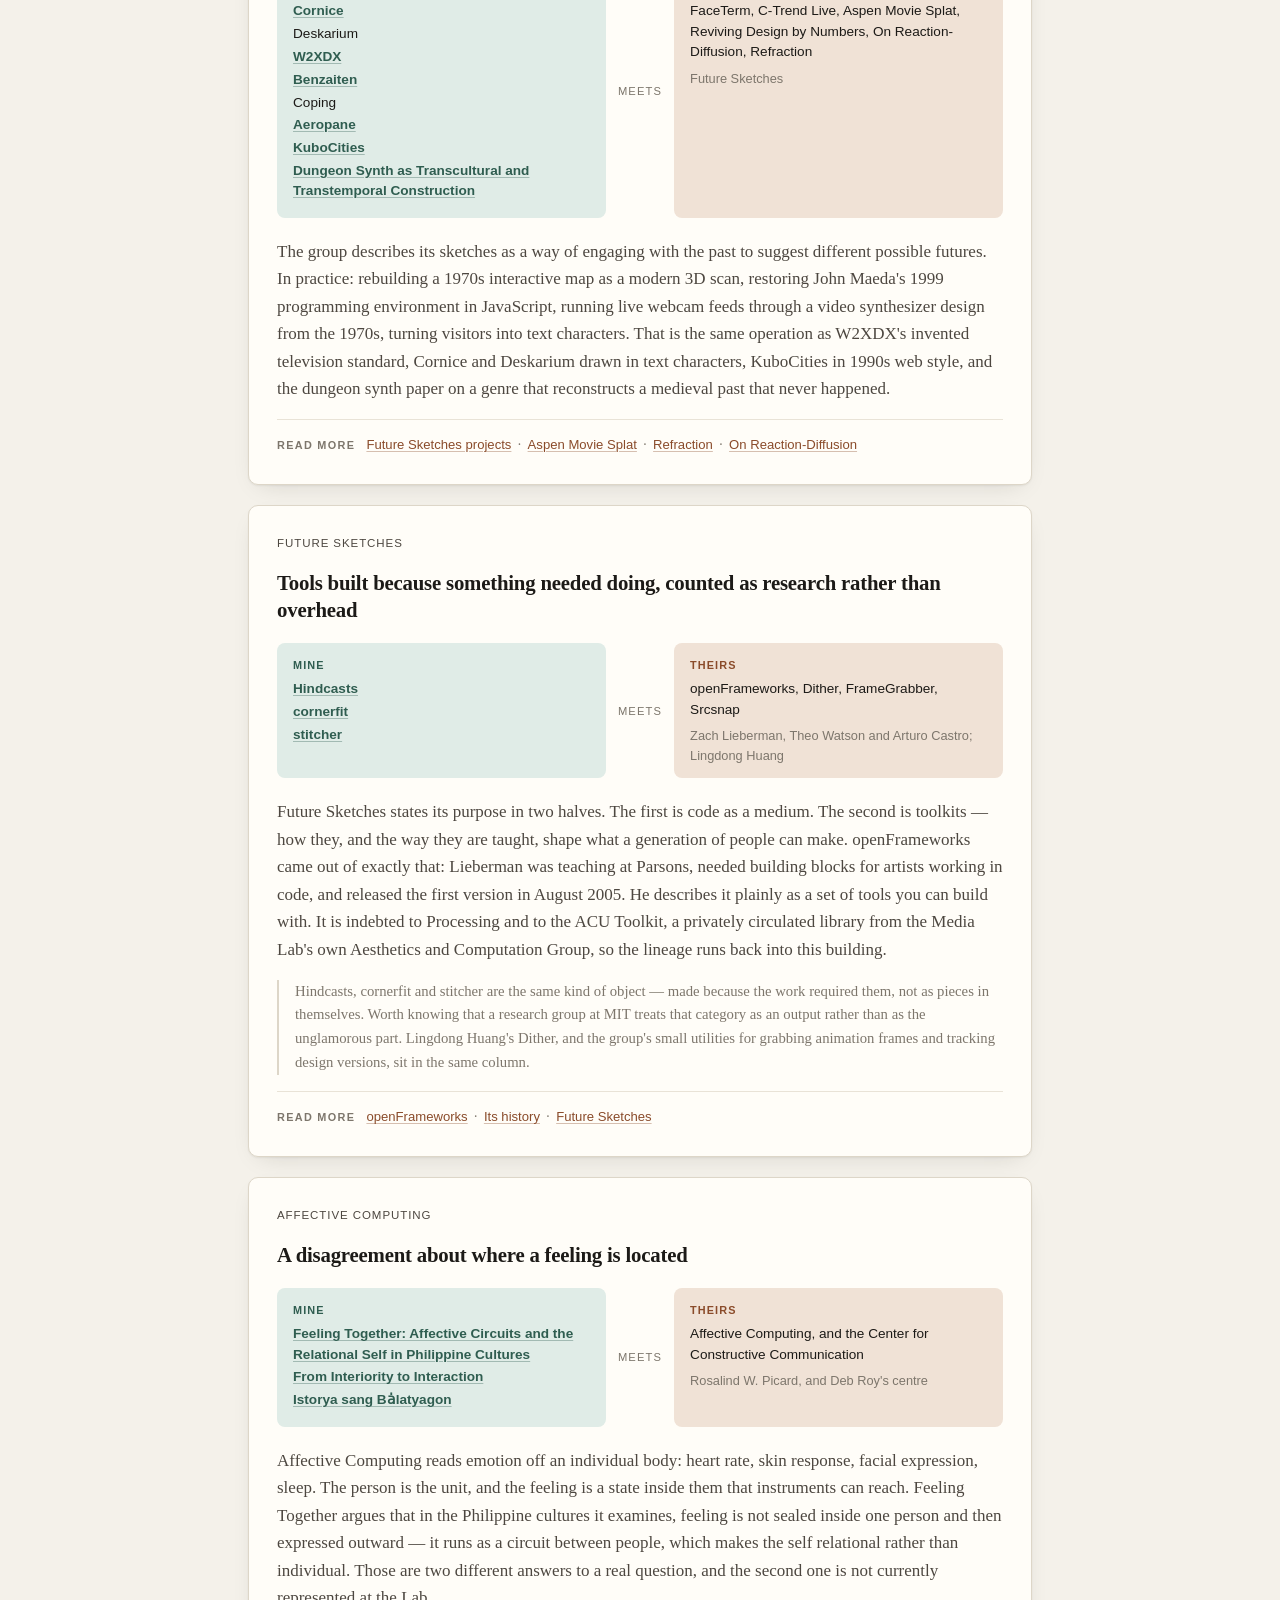
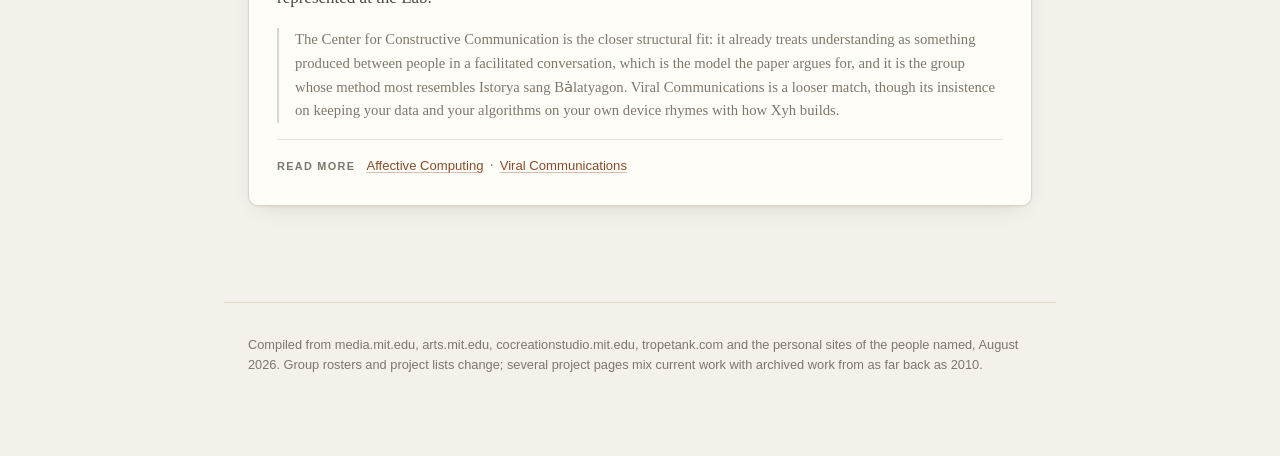
==== commit 30bc7228: "more apps" ====
--- a/medialab-scan/index.html
+++ b/medialab-scan/index.html
@@ -9,7 +9,7 @@
 <body>
 
 <header class="masthead">
-  <p class="kicker">A private survey · August 2026</p>
+  <p class="kicker">A survey · August 2026</p>
   <h1>MIT Media Lab,<br>and where it meets my work</h1>
   <div class="intro">
     <p>The MIT Media Lab is a research building where about twenty-four small groups
@@ -22,7 +22,9 @@
     enough that we have separately built the same object.</p>
     <p class="note">Everything here is public information from their own websites,
     gathered in August 2026. This page is for me, and for anyone who wants to
-    understand what I have been doing and what company it keeps.</p>
+    understand what I have been doing and what company it keeps. It is not a
+    ranking and not an argument that these are the same thing — only a record of
+    where the work rhymes.</p>
   </div>
 </header>
 
--- a/medialab-scan/styles.css
+++ b/medialab-scan/styles.css
@@ -87,9 +87,12 @@
 a:hover { text-decoration-color: currentColor; }
 a:focus-visible { outline: 2px solid var(--accent); outline-offset: 2px; border-radius: 2px; }
 
-/* Small trailing link lists: people's other pages, card sources. */
+/* Small trailing link lists: people's other pages, card sources.
+   These must wrap — some labels are longer than a phone viewport. */
 .extras { display: inline; }
-.extras .extra { white-space: nowrap; }
+.extra {
+  overflow-wrap: anywhere;
+}
 .extra {
   font-family: var(--sans);
   font-size: .82rem;
@@ -378,6 +381,7 @@
   font-size: .85rem;
   line-height: 1.55;
   color: var(--ink-faint);
+  overflow-wrap: anywhere;
 }
 
 /* ---------- adjacent ---------- */
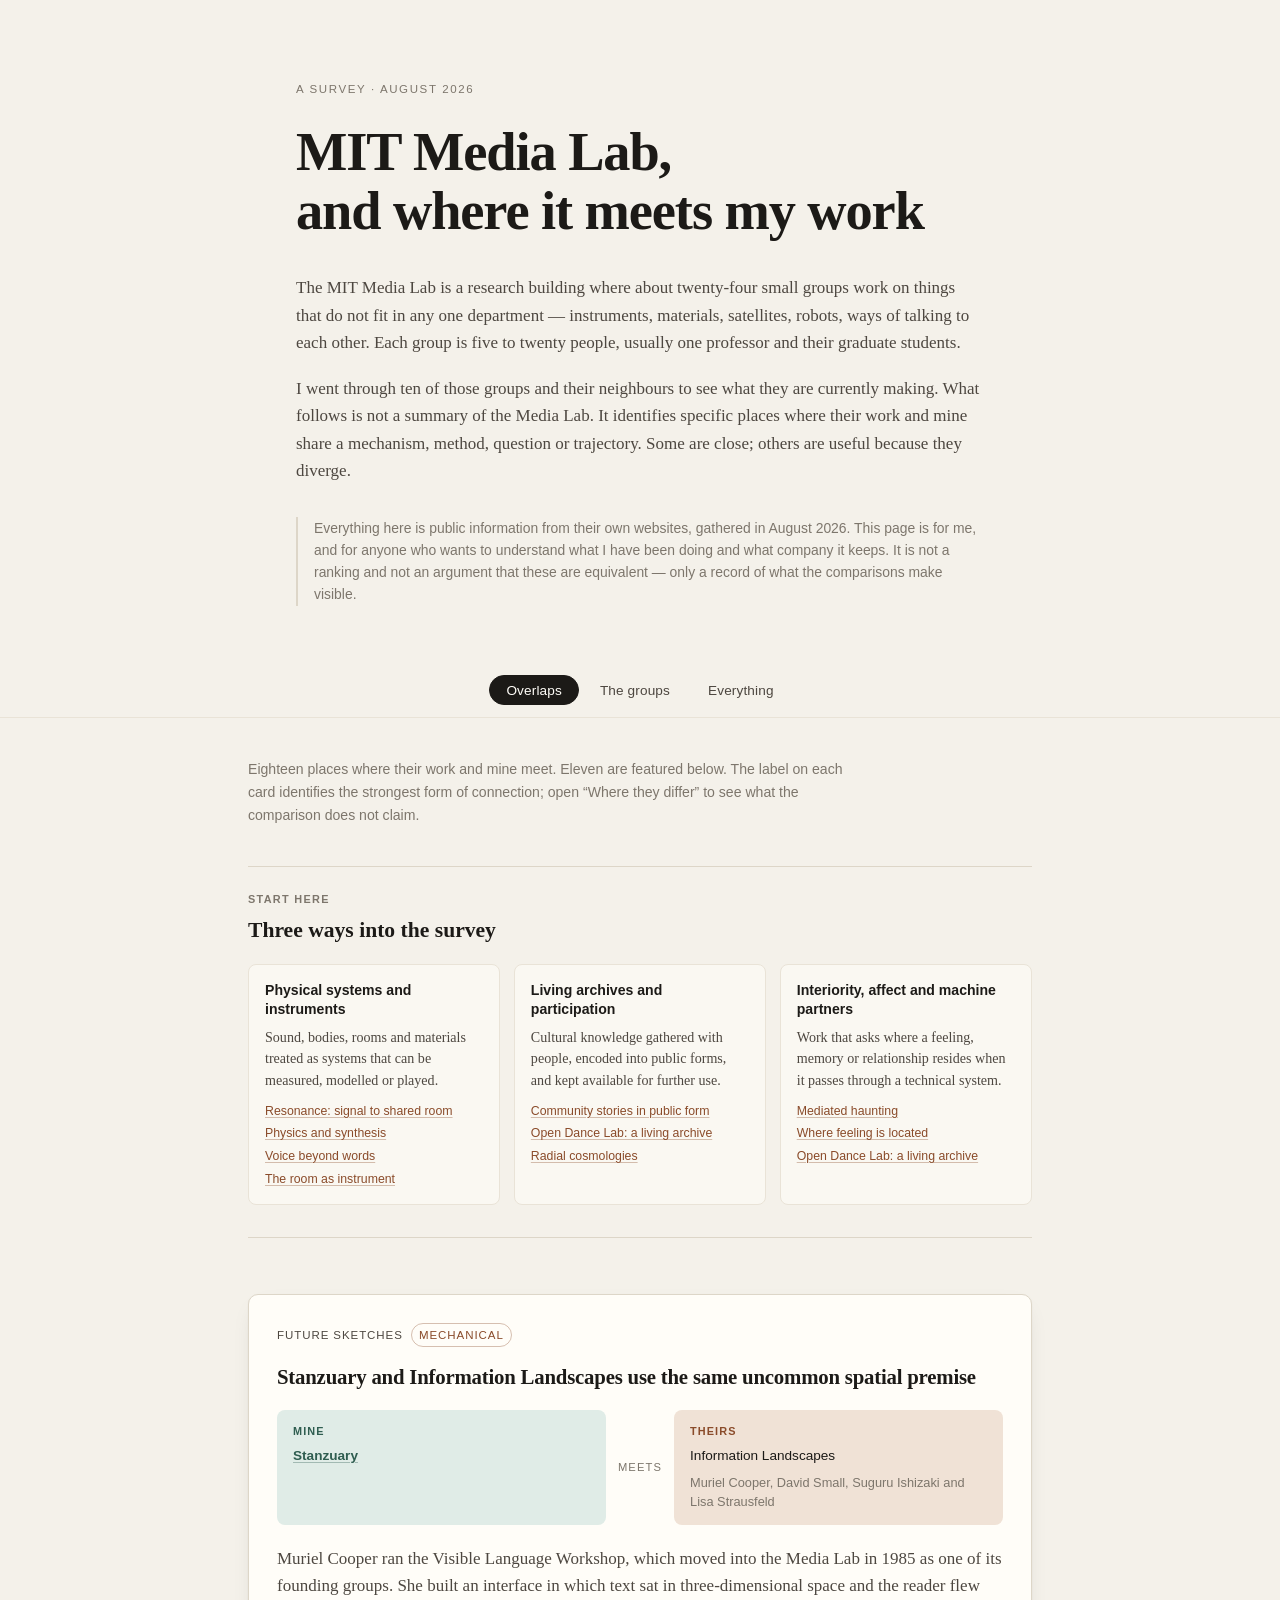
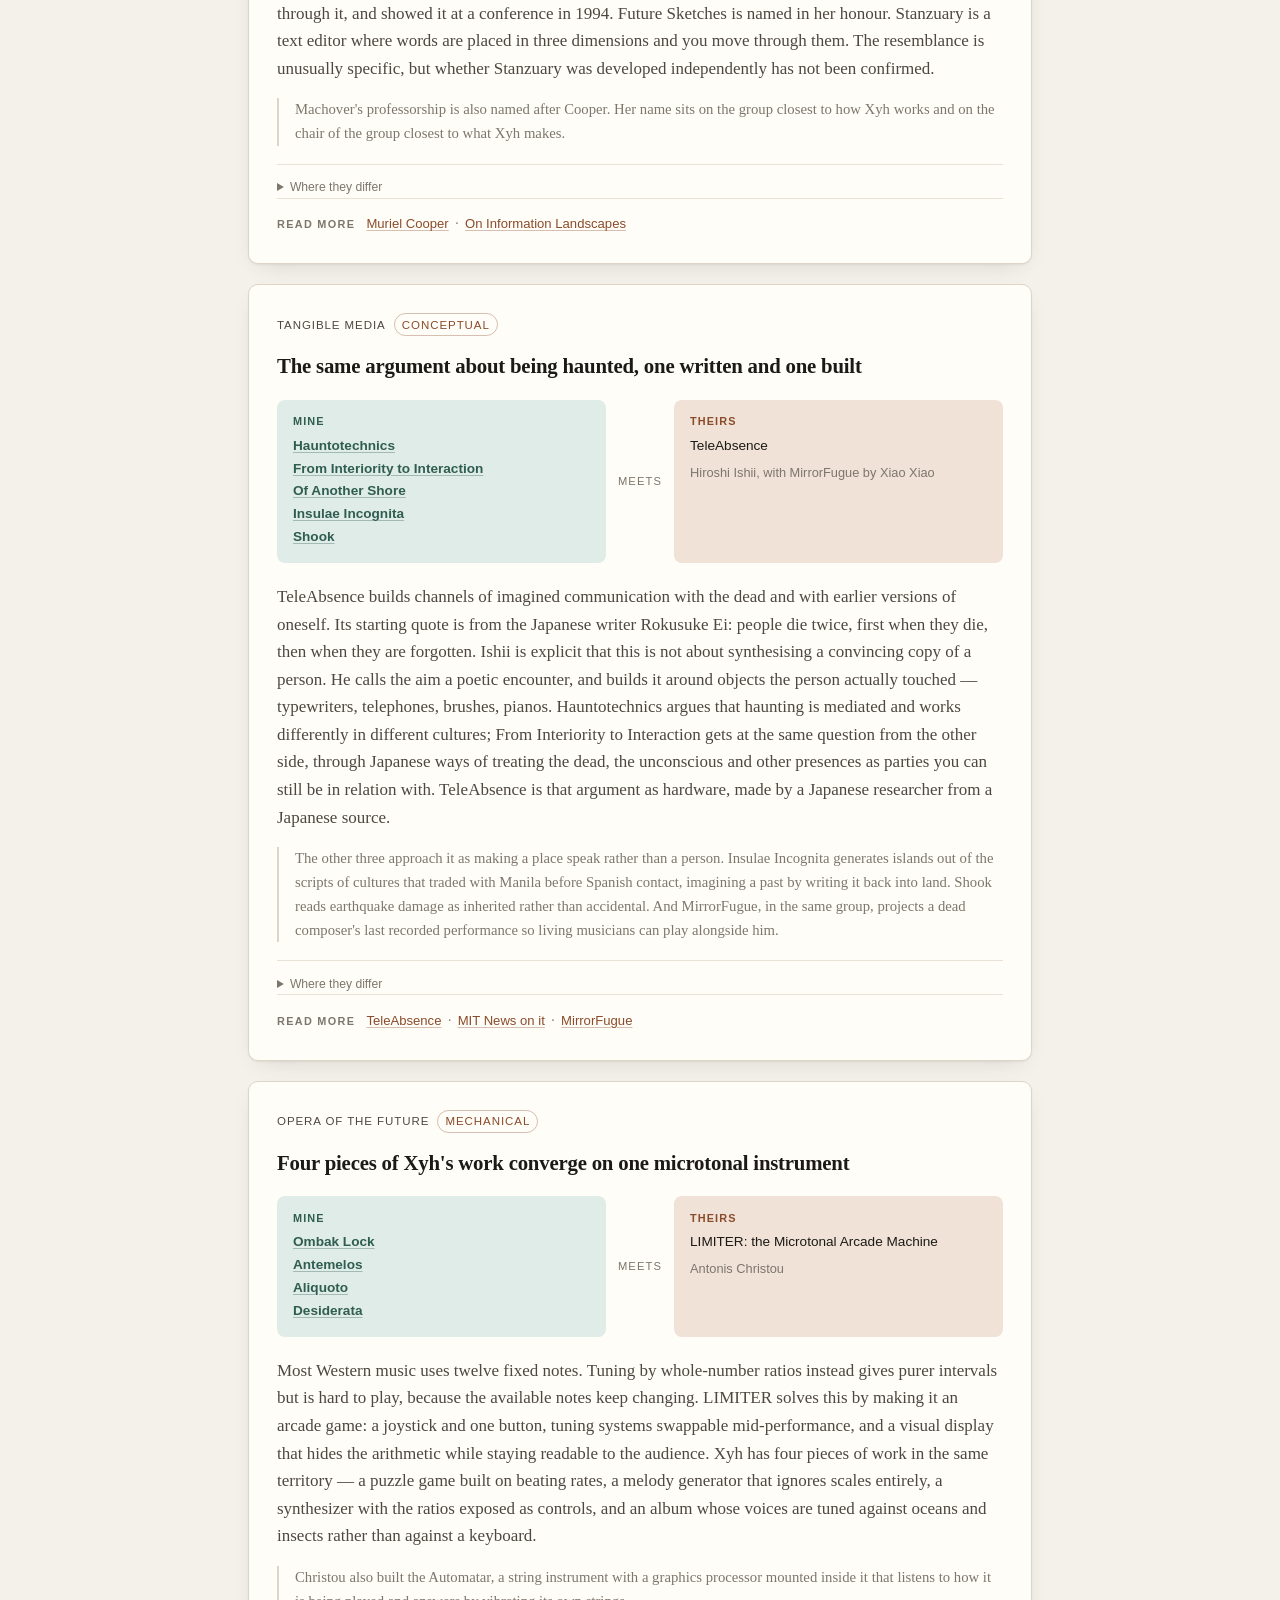
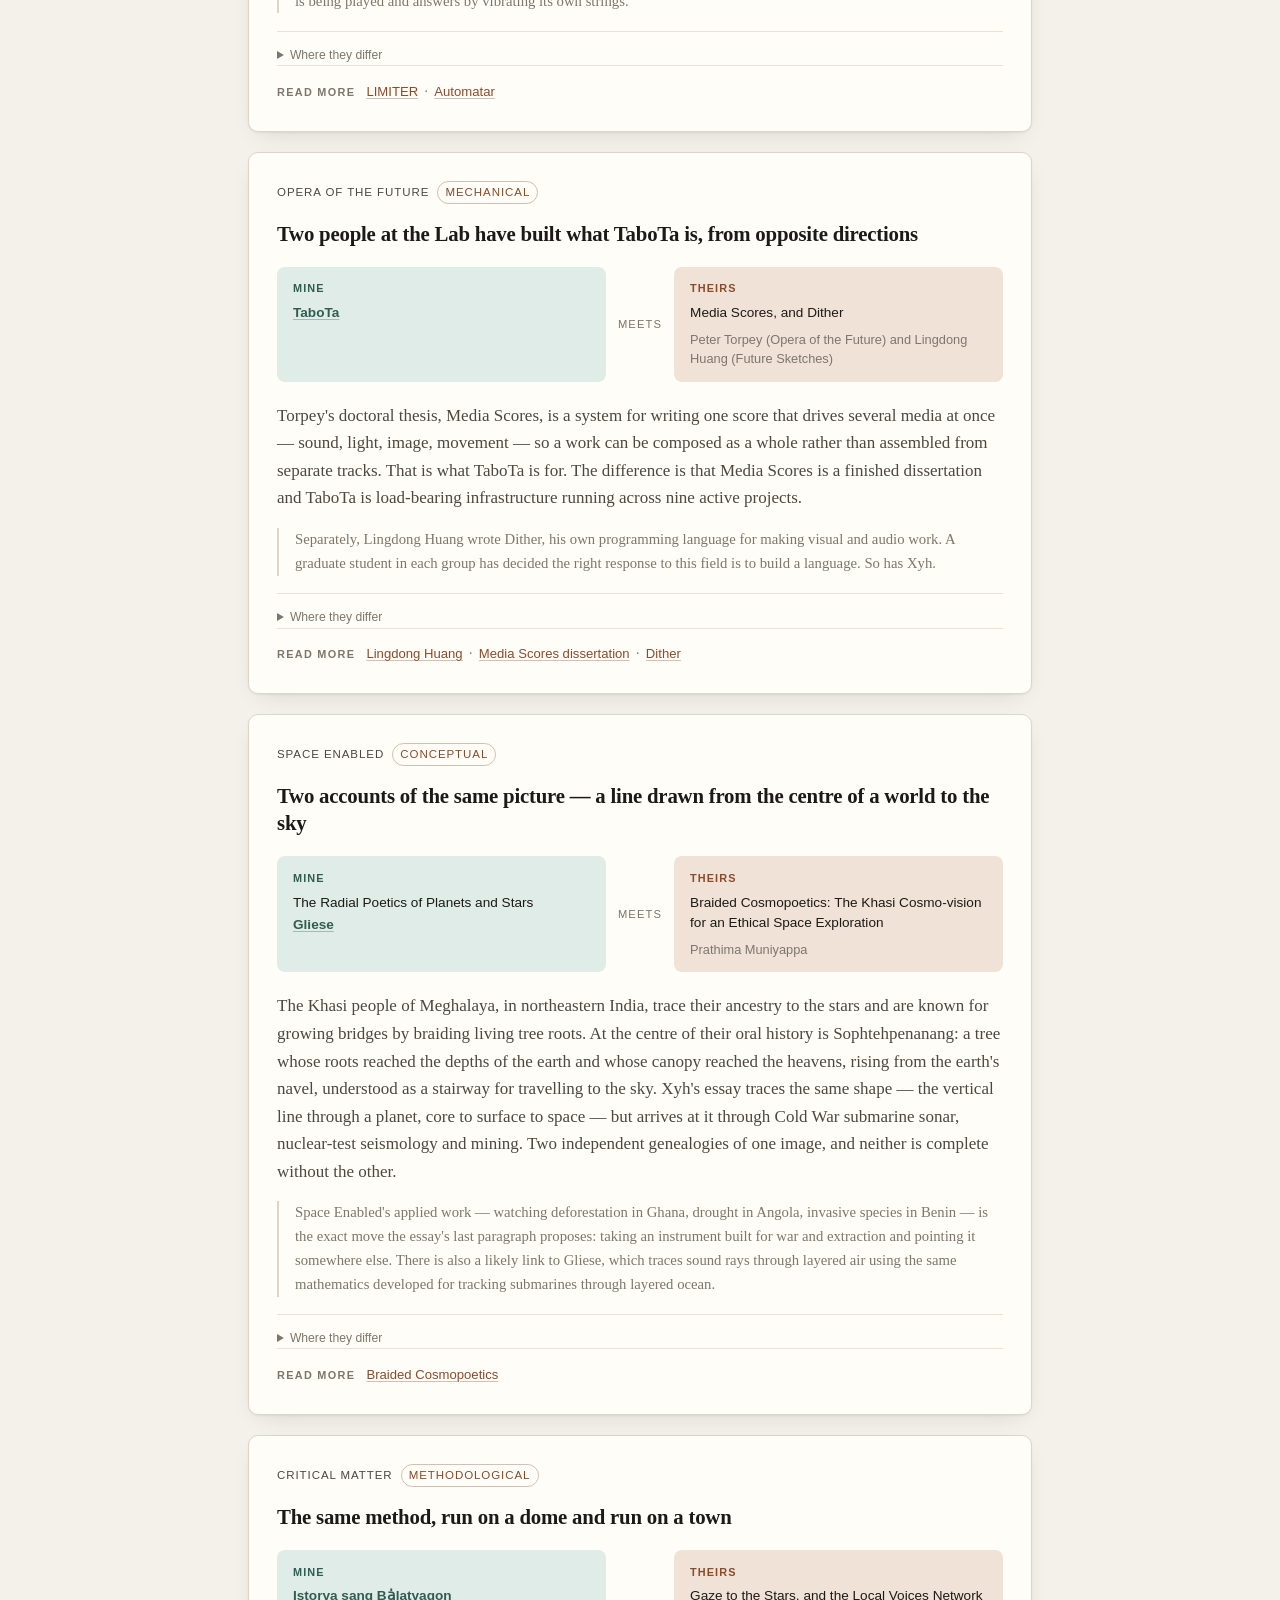
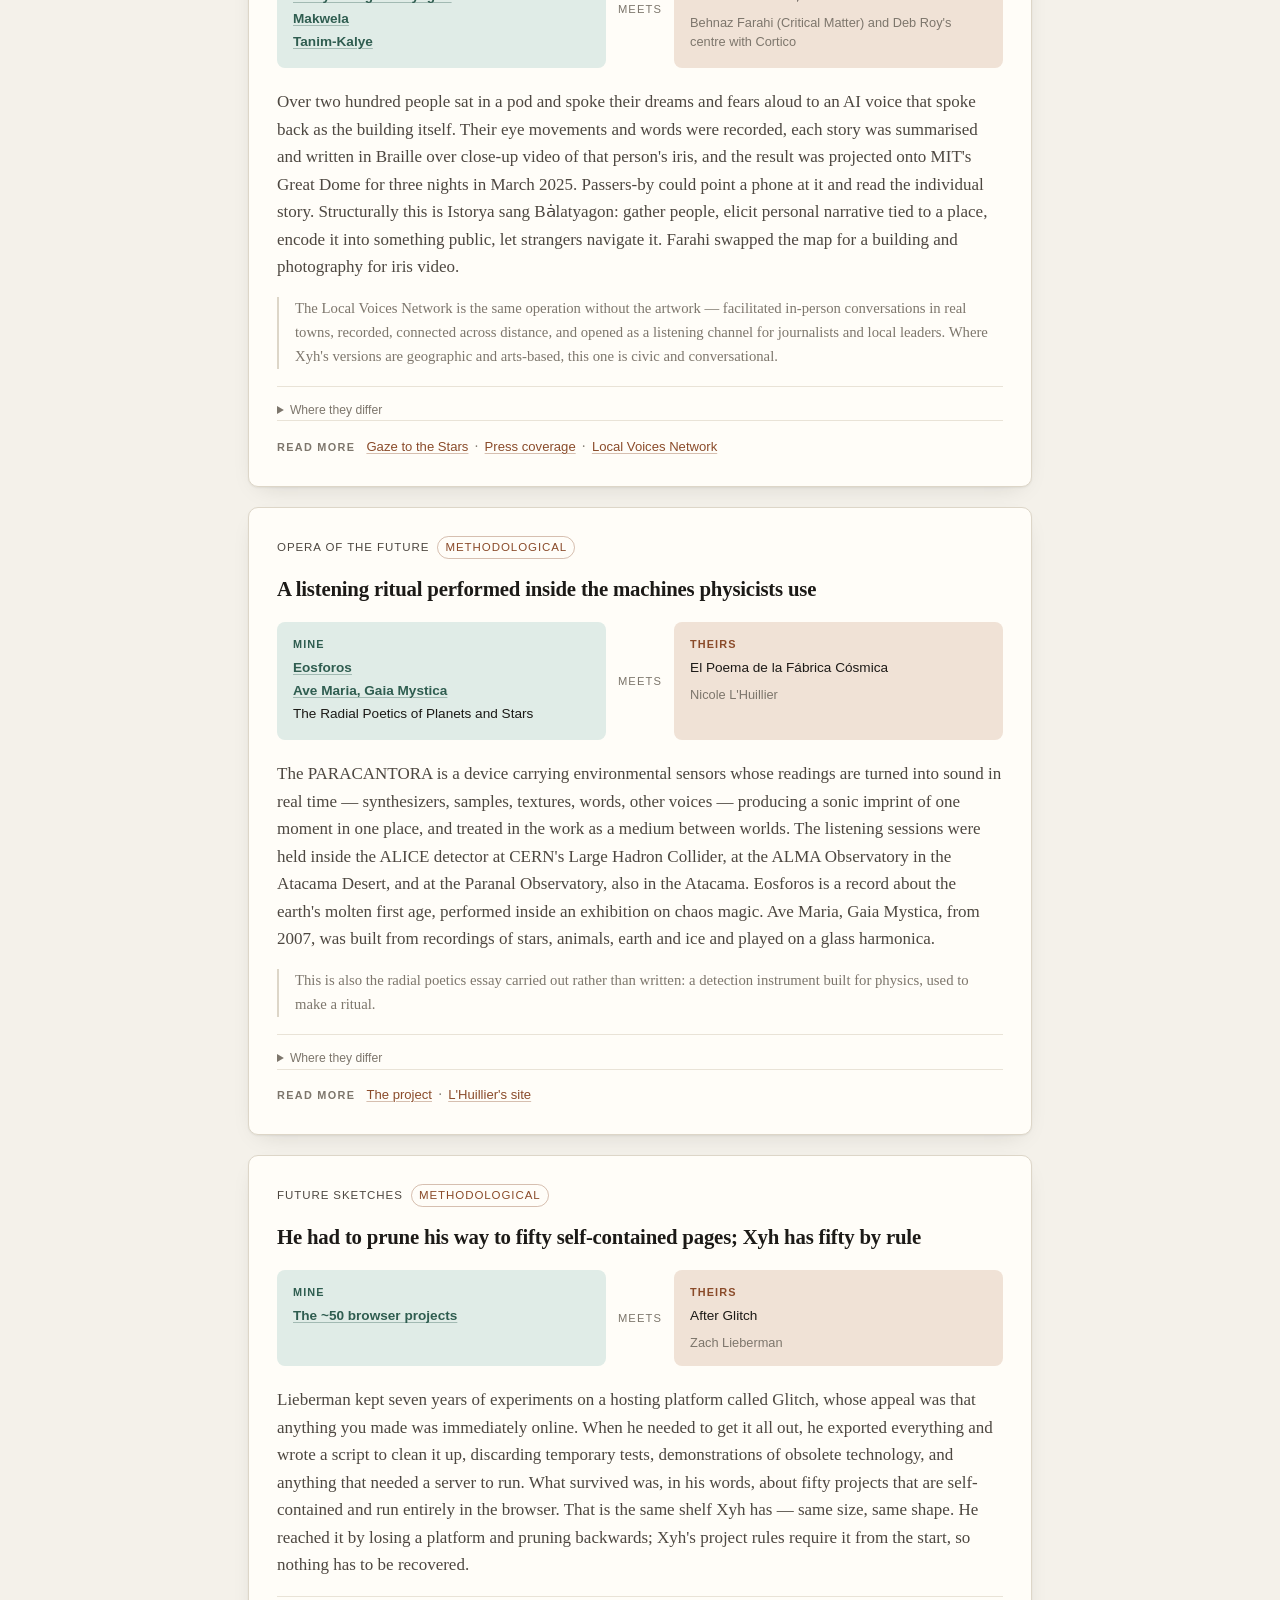
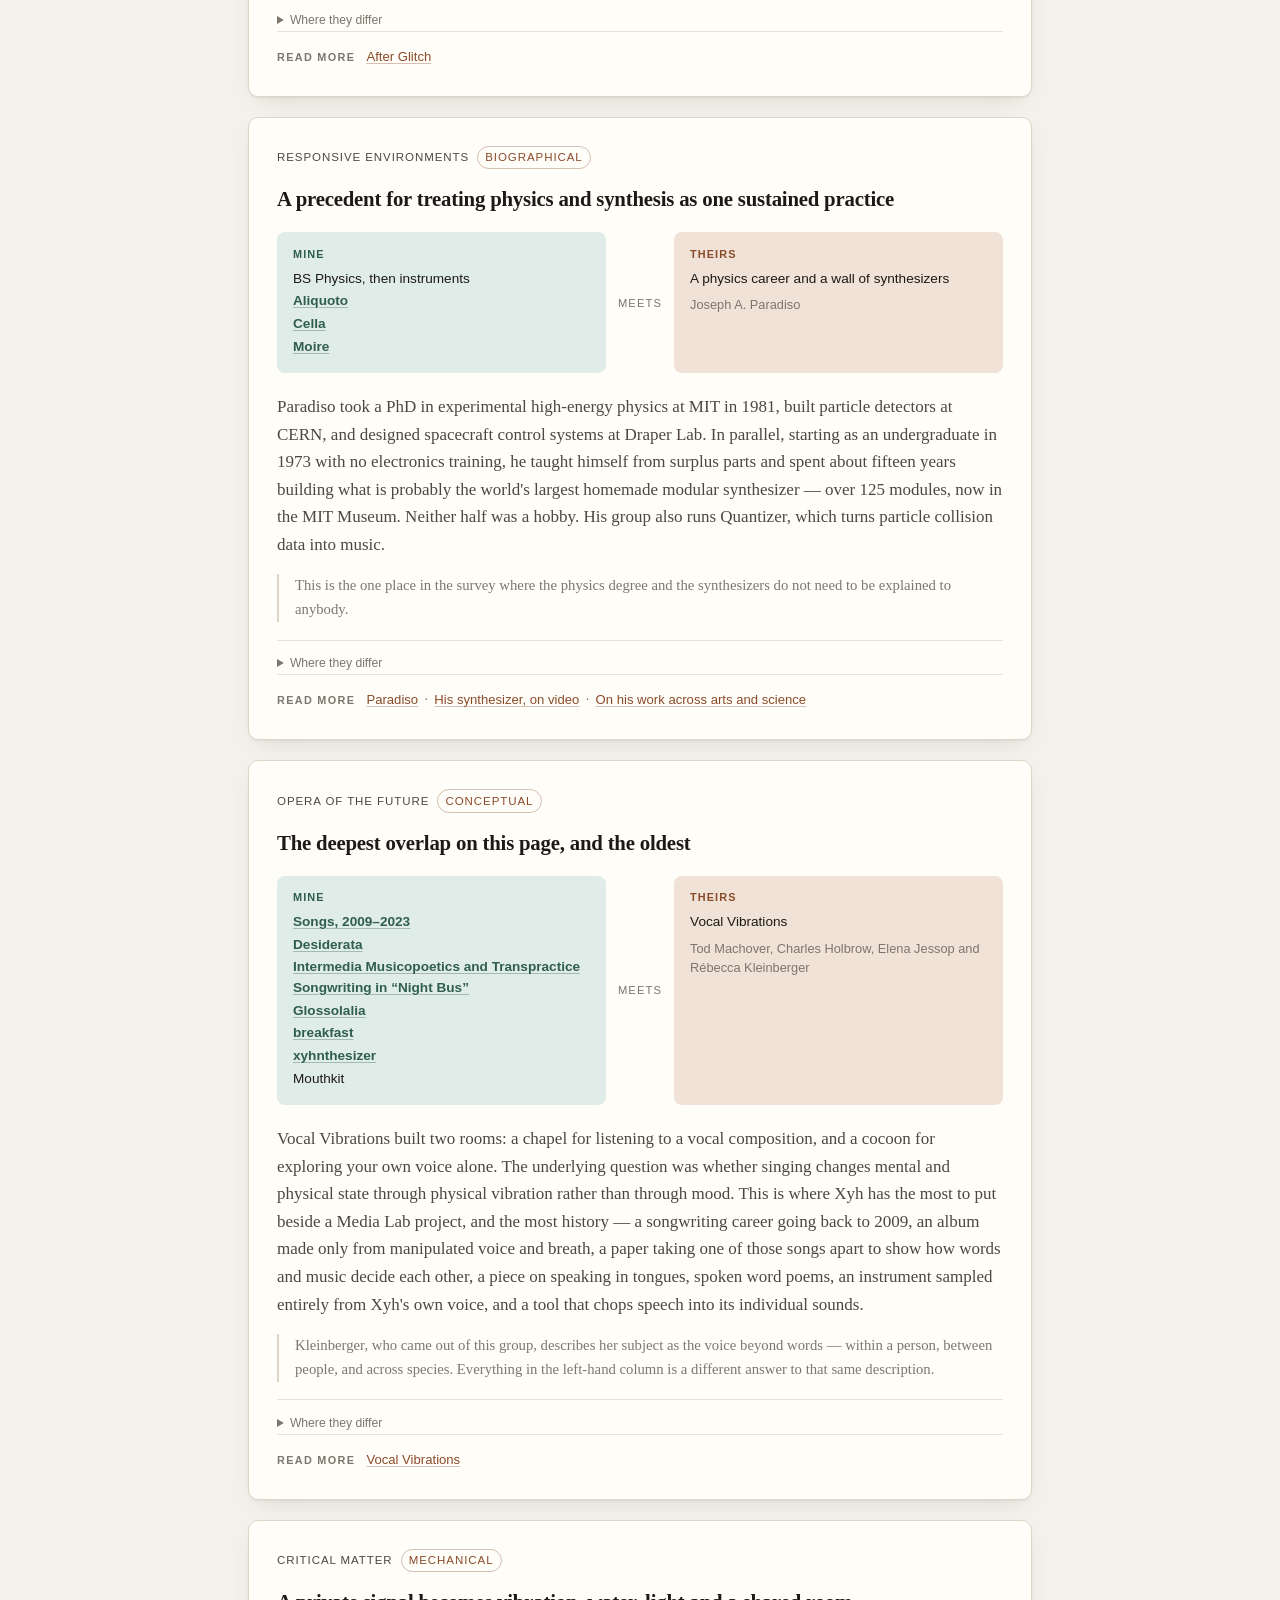
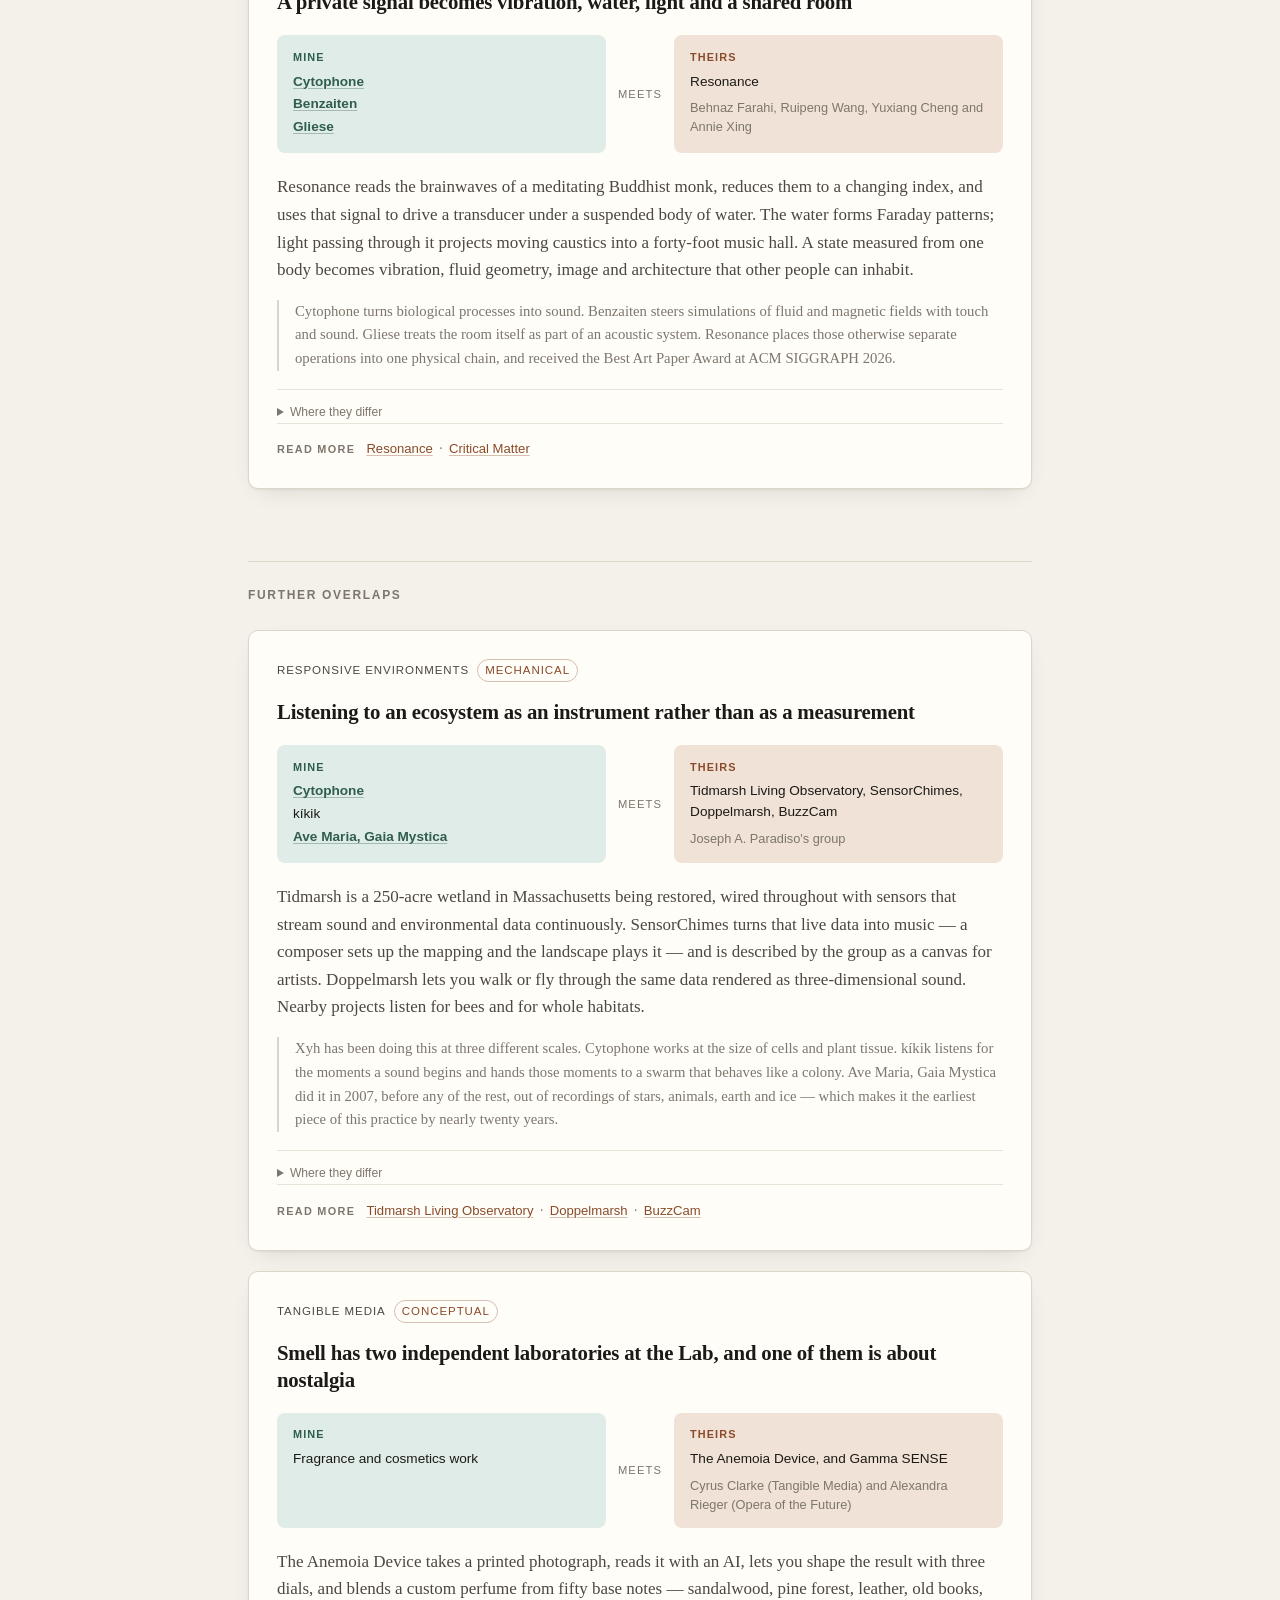
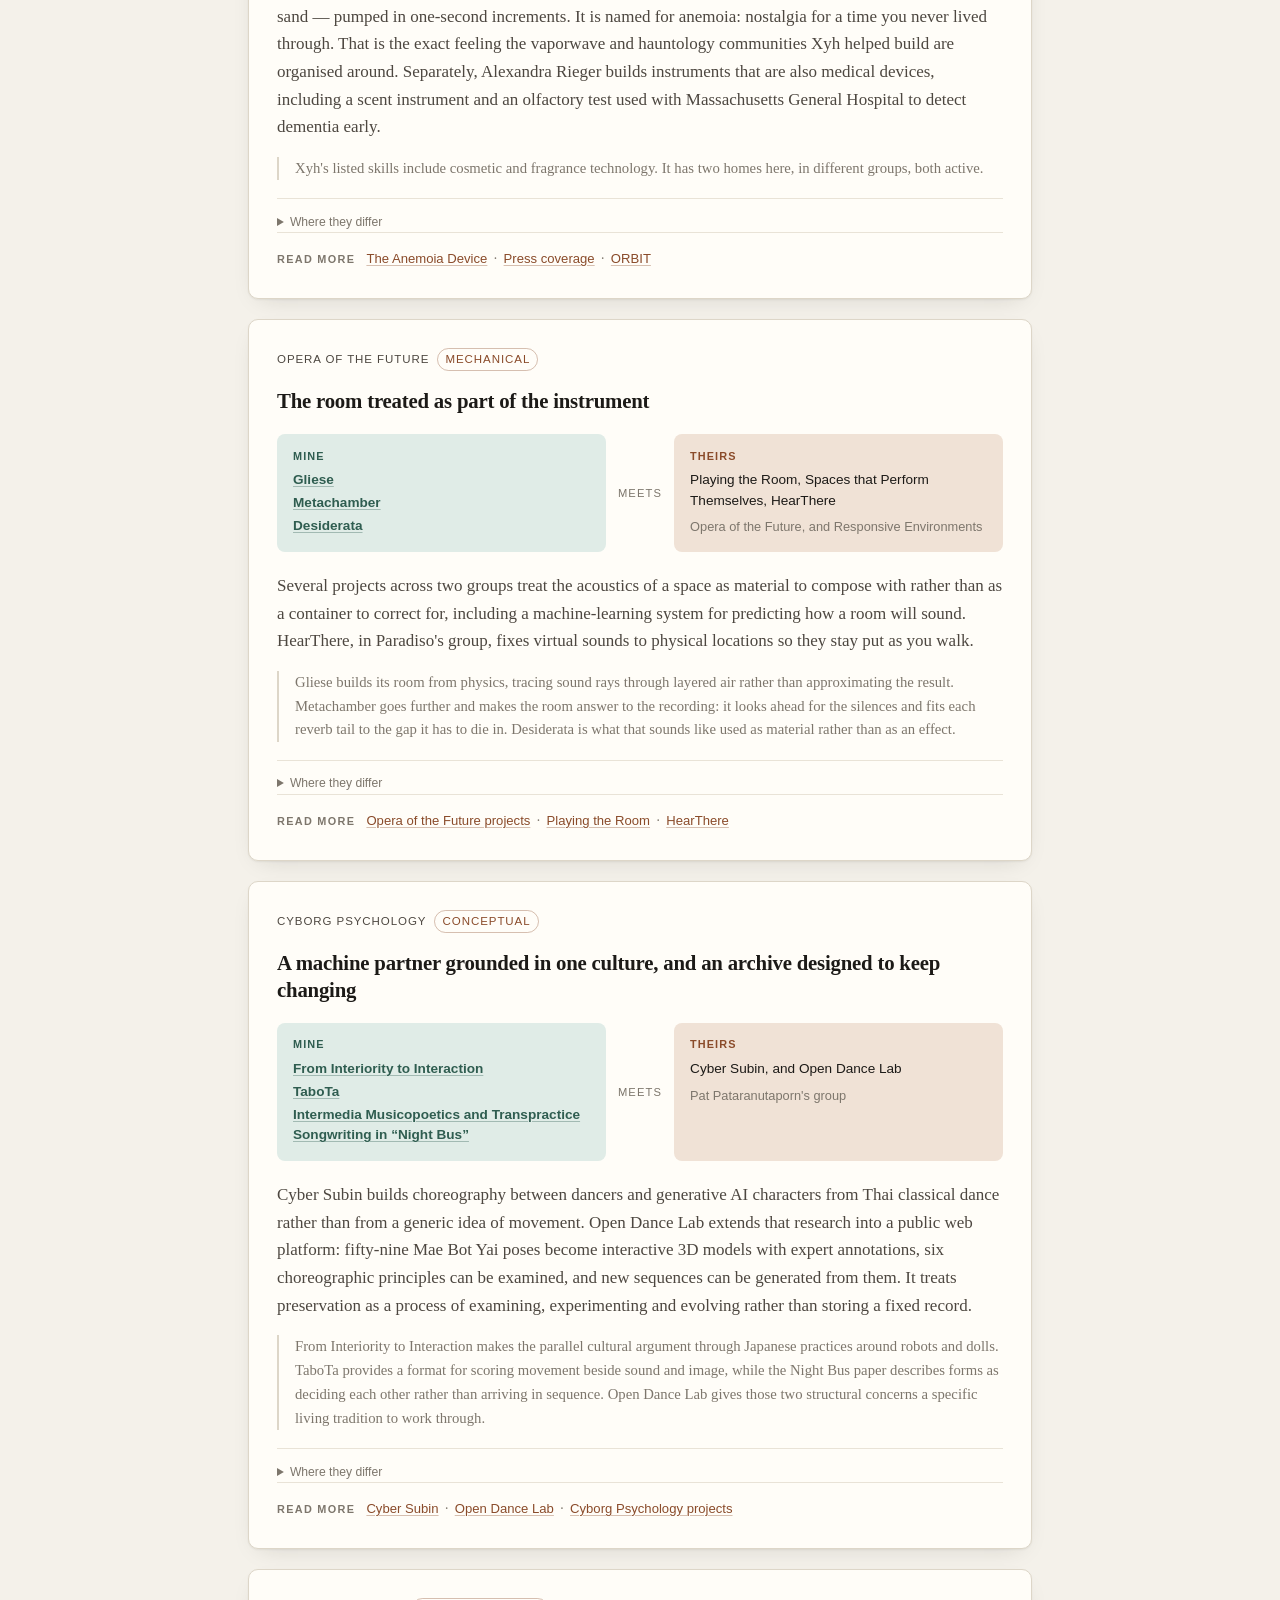
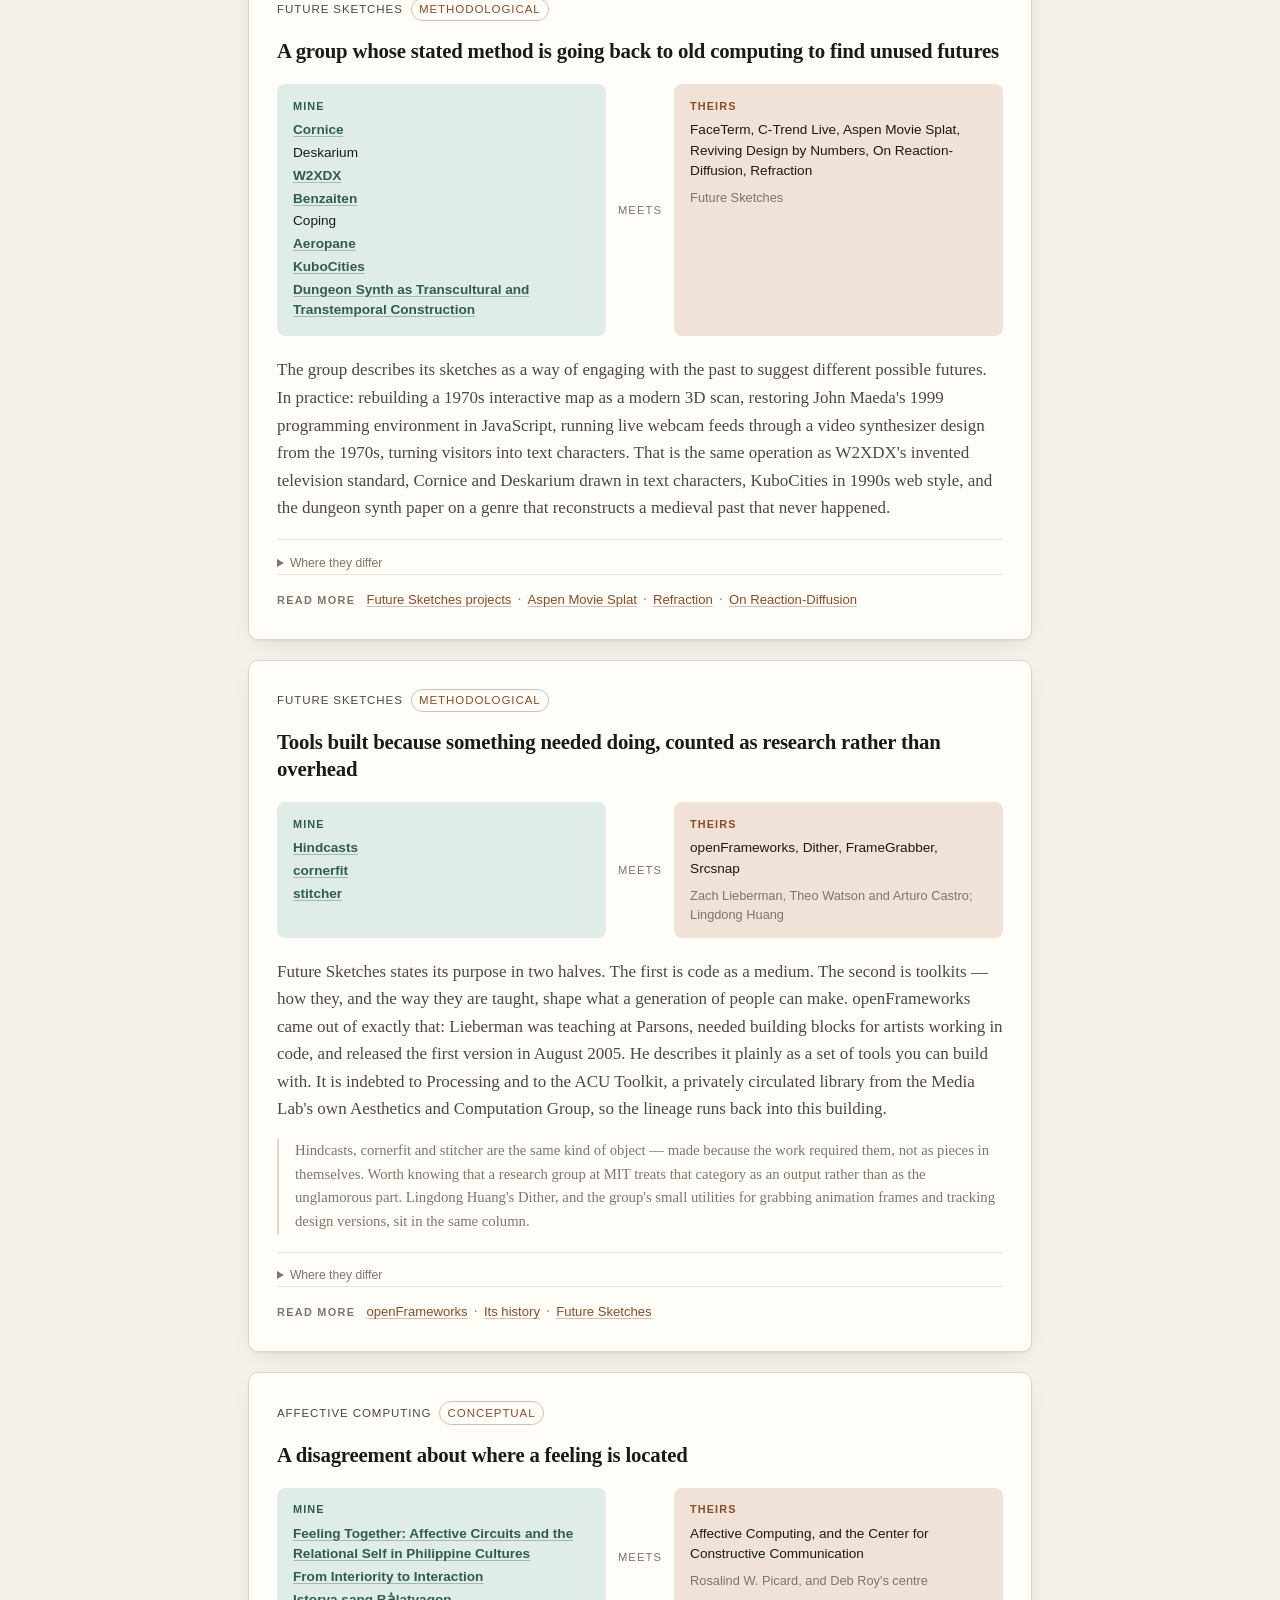
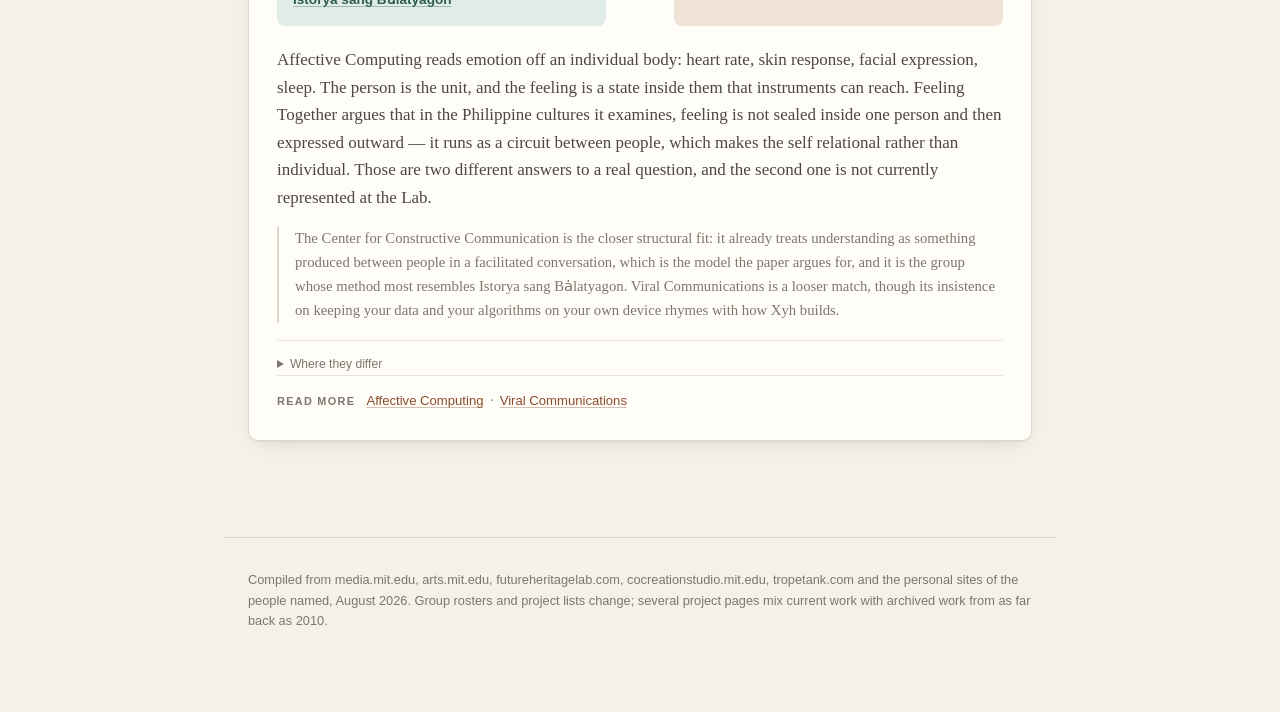
==== commit 05b860b8: "feat(medialab-scan): expand survey" ====
--- a/medialab-scan/index.html
+++ b/medialab-scan/index.html
@@ -16,35 +16,46 @@
     work on things that do not fit in any one department — instruments, materials,
     satellites, robots, ways of talking to each other. Each group is five to twenty
     people, usually one professor and their graduate students.</p>
-    <p>I went through eight of those groups and their neighbours to see what they are
-    currently making. What follows is not a summary of the Media Lab. It is the places
-    where their work and mine turn out to be about the same thing — sometimes closely
-    enough that we have separately built the same object.</p>
+    <p>I went through ten of those groups and their neighbours to see what they are
+    currently making. What follows is not a summary of the Media Lab. It identifies
+    specific places where their work and mine share a mechanism, method, question or
+    trajectory. Some are close; others are useful because they diverge.</p>
     <p class="note">Everything here is public information from their own websites,
     gathered in August 2026. This page is for me, and for anyone who wants to
     understand what I have been doing and what company it keeps. It is not a
-    ranking and not an argument that these are the same thing — only a record of
-    where the work rhymes.</p>
+    ranking and not an argument that these are equivalent — only a record of what
+    the comparisons make visible.</p>
   </div>
 </header>
 
-<nav class="tabs" aria-label="Views">
-  <button data-view="collisions" class="active">Overlaps</button>
-  <button data-view="groups">The groups</button>
-  <button data-view="everything">Everything</button>
+<nav class="tabs" aria-label="Views" role="tablist">
+  <button id="tab-collisions" data-view="collisions" class="active" role="tab"
+    aria-selected="true" aria-controls="collisions">Overlaps</button>
+  <button id="tab-groups" data-view="groups" role="tab" aria-selected="false"
+    aria-controls="groups" tabindex="-1">The groups</button>
+  <button id="tab-everything" data-view="everything" role="tab" aria-selected="false"
+    aria-controls="everything" tabindex="-1">Everything</button>
 </nav>
 
 <main>
-  <section id="collisions" class="view active">
-    <p class="view-note">Fifteen places where their work and mine meet. The first ten
-    are the close ones.</p>
+  <section id="collisions" class="view active" role="tabpanel"
+    aria-labelledby="tab-collisions" tabindex="0">
+    <p class="view-note">Eighteen places where their work and mine meet. Eleven are
+    featured below. The label on each card identifies the strongest form of connection;
+    open “Where they differ” to see what the comparison does not claim.</p>
+    <section class="routes-block" aria-labelledby="routes-heading">
+      <p class="section-label">Start here</p>
+      <h2 id="routes-heading">Three ways into the survey</h2>
+      <div id="routes-list" class="routes"></div>
+    </section>
     <div id="collisions-featured" class="cards"></div>
     <h2 class="section-break">Further overlaps</h2>
     <div id="collisions-rest" class="cards"></div>
   </section>
 
-  <section id="groups" class="view">
-    <p class="view-note">The eight groups, what each one says it is for, and who is in
+  <section id="groups" class="view" role="tabpanel" aria-labelledby="tab-groups"
+    tabindex="0" hidden>
+    <p class="view-note">The ten groups, what each one says it is for, and who is in
     it. The line in the coloured tag is my own shorthand for what that group shares
     with me.</p>
     <div id="groups-list"></div>
@@ -55,7 +66,8 @@
     <div id="adjacent-list" class="adjacent"></div>
   </section>
 
-  <section id="everything" class="view">
+  <section id="everything" class="view" role="tabpanel" aria-labelledby="tab-everything"
+    tabindex="0" hidden>
     <p class="view-note">Every overlap in one table. Filter by group, or by which of my
     projects it touches.</p>
     <div class="filters">
@@ -73,10 +85,10 @@
 </main>
 
 <footer>
-  <p>Compiled from media.mit.edu, arts.mit.edu, cocreationstudio.mit.edu, tropetank.com
-  and the personal sites of the people named, August 2026. Group rosters and project
-  lists change; several project pages mix current work with archived work from as far
-  back as 2010.</p>
+  <p>Compiled from media.mit.edu, arts.mit.edu, futureheritagelab.com,
+  cocreationstudio.mit.edu, tropetank.com and the personal sites of the people named,
+  August 2026. Group rosters and project lists change; several project pages mix current
+  work with archived work from as far back as 2010.</p>
 </footer>
 
 <script type="module" src="app.js"></script>
--- a/medialab-scan/styles.css
+++ b/medialab-scan/styles.css
@@ -183,6 +183,7 @@
 }
 
 .tabs button:hover { color: var(--ink); border-color: var(--rule); }
+.tabs button:focus-visible { outline: 2px solid var(--accent); outline-offset: 2px; }
 .tabs button.active {
   color: var(--bg-raised);
   background: var(--ink);
@@ -202,6 +203,77 @@
   color: var(--ink-faint);
   max-width: 38rem;
   margin: 0 0 2.5rem;
+}
+
+/* ---------- routes into the survey ---------- */
+
+.routes-block {
+  margin: 0 0 3.5rem;
+  padding: 1.5rem 0 2rem;
+  border-top: 1px solid var(--rule);
+  border-bottom: 1px solid var(--rule);
+}
+
+.section-label {
+  font-family: var(--sans);
+  font-size: .68rem;
+  letter-spacing: .12em;
+  text-transform: uppercase;
+  color: var(--ink-faint);
+  font-weight: 600;
+  margin: 0 0 .45rem;
+}
+
+.routes-block > h2 {
+  margin: 0 0 1.25rem;
+  font-size: 1.35rem;
+  line-height: 1.3;
+  font-weight: 600;
+}
+
+.routes {
+  display: grid;
+  grid-template-columns: repeat(3, minmax(0, 1fr));
+  gap: .85rem;
+}
+
+.route {
+  min-width: 0;
+  padding: 1rem;
+  border: 1px solid var(--rule-soft);
+  border-radius: 8px;
+  background: color-mix(in srgb, var(--bg-raised) 58%, transparent);
+}
+
+.route h3 {
+  margin: 0 0 .5rem;
+  font-family: var(--sans);
+  font-size: .88rem;
+  line-height: 1.35;
+  font-weight: 600;
+}
+
+.route p {
+  margin: 0 0 .75rem;
+  color: var(--ink-soft);
+  font-size: .88rem;
+  line-height: 1.5;
+}
+
+.route ul {
+  margin: 0;
+  padding: 0;
+  list-style: none;
+  font-family: var(--sans);
+  font-size: .77rem;
+  line-height: 1.45;
+}
+
+.route li + li { margin-top: .3rem; }
+.route a { color: var(--accent); overflow-wrap: anywhere; }
+
+@media (max-width: 44rem) {
+  .routes { grid-template-columns: 1fr; }
 }
 
 .section-break {
@@ -226,6 +298,7 @@
   border-radius: 10px;
   padding: 1.75rem;
   box-shadow: var(--shadow);
+  scroll-margin-top: 5rem;
 }
 
 .card-meta {
@@ -239,6 +312,13 @@
   text-transform: uppercase;
   color: var(--ink-faint);
   margin-bottom: .9rem;
+}
+
+.overlap-kind {
+  color: var(--accent);
+  border: 1px solid color-mix(in srgb, var(--accent) 35%, transparent);
+  border-radius: 999px;
+  padding: .08rem .45rem;
 }
 
 .card h3 {
@@ -308,6 +388,25 @@
   padding-left: 1rem;
   color: var(--ink-faint);
 }
+
+.contrast {
+  margin: 1.1rem 0 0;
+  padding-top: .85rem;
+  border-top: 1px solid var(--rule-soft);
+}
+
+.contrast summary {
+  width: max-content;
+  max-width: 100%;
+  font-family: var(--sans);
+  font-size: .76rem;
+  color: var(--ink-faint);
+  cursor: pointer;
+}
+
+.contrast summary:hover { color: var(--ink); }
+.contrast summary:focus-visible { outline: 2px solid var(--accent); outline-offset: 3px; }
+.contrast p { margin: .7rem 0 0; font-size: .9rem; color: var(--ink-faint); }
 
 /* ---------- group cards ---------- */
 
@@ -486,6 +585,7 @@
 td.t-mine { color: var(--mine); font-weight: 600; min-width: 11rem; }
 td.t-them { color: var(--ink); min-width: 12rem; }
 td.t-group { font-family: var(--sans); font-size: .82rem; color: var(--ink-faint); white-space: nowrap; }
+td.t-kind { font-family: var(--sans); font-size: .78rem; color: var(--accent); white-space: nowrap; }
 td.t-what { min-width: 18rem; }
 
 .empty {
